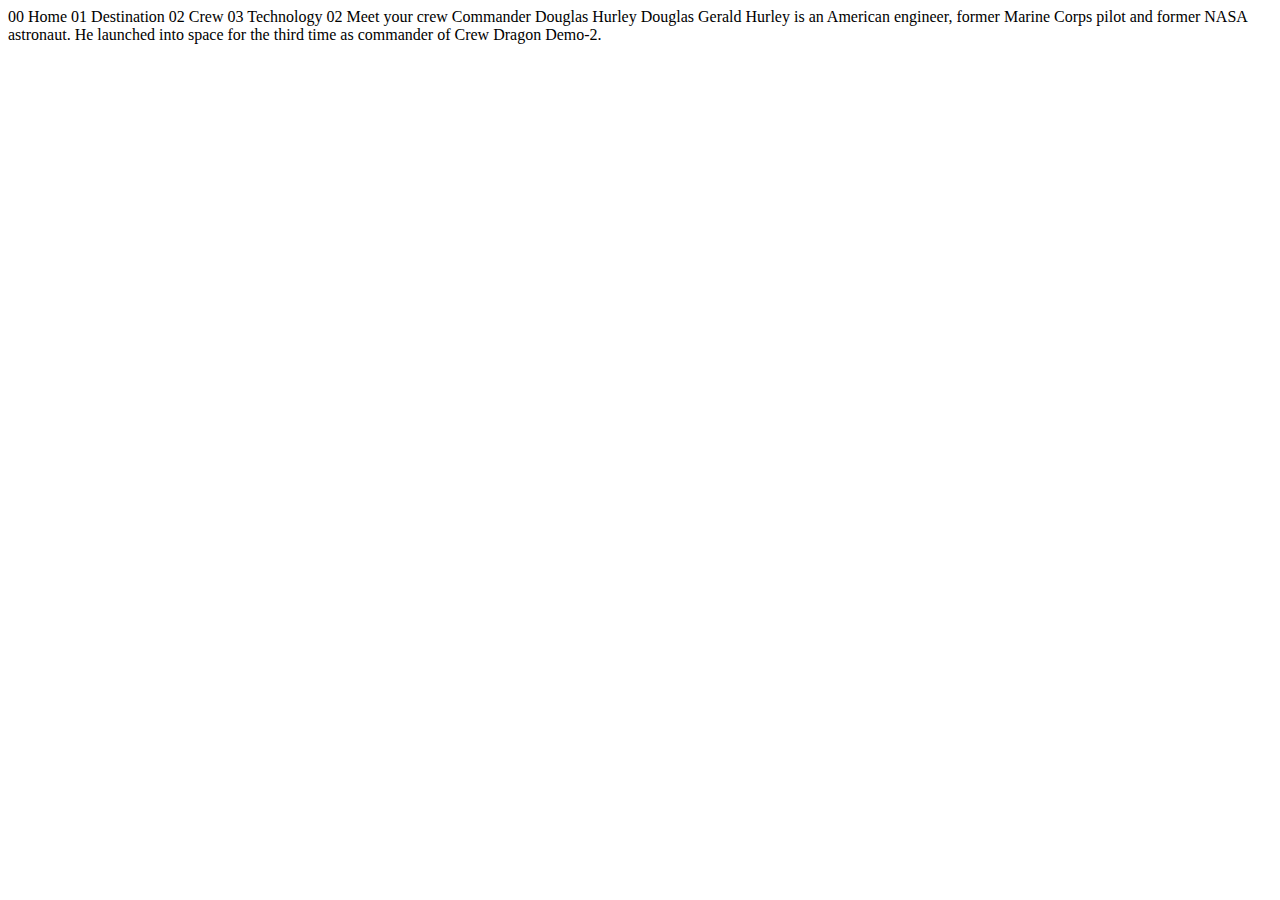
==== crew-commander.html @ 50124668 "initiated repo" ====
<!DOCTYPE html>
<html lang="en">
<head>
  <meta charset="UTF-8">
  <meta name="viewport" content="width=device-width, initial-scale=1.0">

  <link rel="icon" type="image/png" sizes="32x32" href="./assets/favicon-32x32.png">
  
  <title>Frontend Mentor | Space tourism website</title>
</head>
<body>

  00 Home
  01 Destination
  02 Crew
  03 Technology

  02 Meet your crew

  Commander
  Douglas Hurley

  Douglas Gerald Hurley is an American engineer, former Marine Corps pilot 
  and former NASA astronaut. He launched into space for the third time as 
  commander of Crew Dragon Demo-2.
</body>
</html>
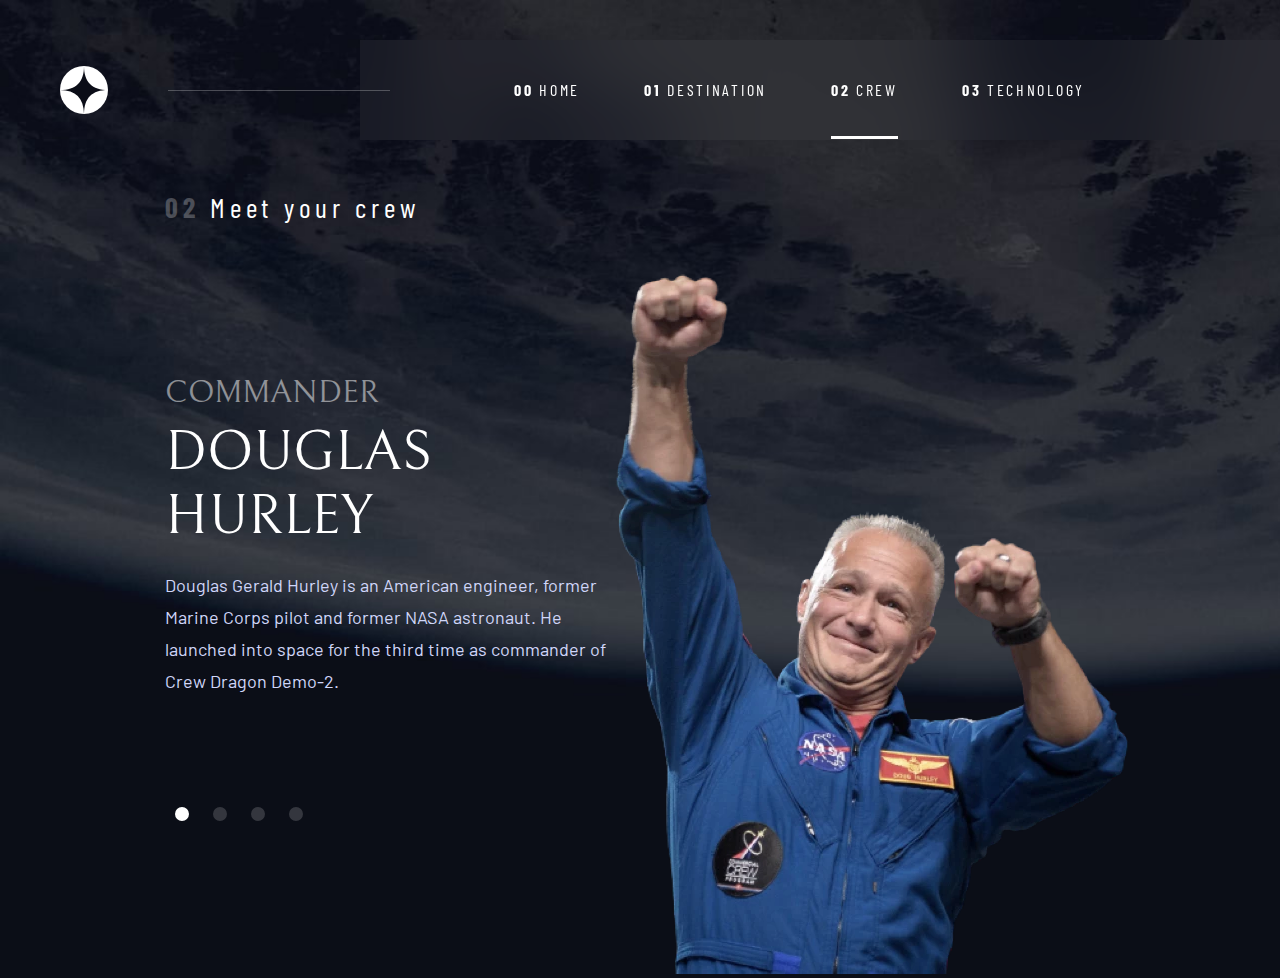
==== commit d67d0a16: "Almost finished desktop version" ====
--- a/crew-commander.html
+++ b/crew-commander.html
@@ -1,27 +1,61 @@
 <!DOCTYPE html>
 <html lang="en">
 <head>
-  <meta charset="UTF-8">
-  <meta name="viewport" content="width=device-width, initial-scale=1.0">
+    <meta charset="UTF-8">
+    <meta name="viewport" content="width=device-width, initial-scale=1.0">
 
-  <link rel="icon" type="image/png" sizes="32x32" href="./assets/favicon-32x32.png">
-  
-  <title>Frontend Mentor | Space tourism website</title>
+    <link rel="icon" type="image/png" sizes="32x32" href="./assets/favicon-32x32.png" >
+    <link rel="stylesheet" href="./css/styles.css" >
+    <link rel="preconnect" href="https://fonts.googleapis.com">
+    <link rel="preconnect" href="https://fonts.gstatic.com" crossorigin>
+    <link href="https://fonts.googleapis.com/css2?family=Barlow&family=Barlow+Condensed&family=Bellefair&display=swap" rel="stylesheet">
+    <title>Frontend Mentor | Space tourism website</title>
 </head>
-<body>
+<header>
+    <nav class="main-nav">
+        <img class="logo" src="./assets/shared/logo.svg" alt="logo">
+        <hr class="nav-hr">
+        <div class="nav-bar">
+            <hr class="nav-bar-hr">
+            <a class="main-nav-button" href="./index.html"><span class="nav-num">00</span> Home</a>
+            <a class="main-nav-button" href="./destination-moon.html"><span class="nav-num">01</span> Destination</a>
+            <a class="main-nav-button current-page" href="./crew-commander.html"><span class="nav-num">02</span> Crew</a>
+            <a class="main-nav-button" href="./technology-vehicle.html"><span class="nav-num">03</span> Technology</a>
+        </div>
+    </nav>
+</header>
+<body class="body-crew">
+    <p class="page-prompt">
+        <span class="page-prompt-num">02</span> Meet your crew
+    </p>
+    <div class="content-crew">
+        <div>
+            <p class="crew-role">
+                Commander
+            </p>
+            <p class="crew-name">
+                Douglas Hurley
+            </p>
+            <div class="crew-text">
+                <p class="body-text">
+                    Douglas Gerald Hurley is an American engineer, former Marine Corps pilot
+                    and former NASA astronaut. He launched into space for the third time as
+                    commander of Crew Dragon Demo-2.
+                </p>
+                <nav class="crew-nav-bar">
+                    <a class="crew-nav current-crew" href="./crew-commander.html"></a>
+                    <a class="crew-nav" href="./crew-specialist.html"></a>
+                    <a class="crew-nav" href="./crew-pilot.html"></a>
+                    <a class="crew-nav" href="./crew-engineer.html"></a>
+                </nav>
+            </div>
+        </div>
+        <picture class="crew-image">
+            <source srcset="./assets/crew/image-douglas-hurley.webp" type="image/webp">
+            <source srcset="./assets/crew/image-douglas-hurley.png" type="image/png">
+            <img src="./assets/crew/image-douglas-hurley.png" alt="Douglas Hurley">
+        </picture>
 
-  00 Home
-  01 Destination
-  02 Crew
-  03 Technology
-
-  02 Meet your crew
-
-  Commander
-  Douglas Hurley
-
-  Douglas Gerald Hurley is an American engineer, former Marine Corps pilot 
-  and former NASA astronaut. He launched into space for the third time as 
-  commander of Crew Dragon Demo-2.
+    </div>
 </body>
 </html>--- a/css/styles.css
+++ b/css/styles.css
@@ -0,0 +1,329 @@
+body {
+    margin: 0;
+    background-color: #0B0D17;
+    background-size: cover;
+    background-repeat: no-repeat;
+    color: white;
+
+}
+
+.body-home {
+    background-image: url("../assets/home/background-home-desktop.jpg");
+}
+.body-destination {
+    background-image: url("../assets/destination/background-destination-desktop.jpg");
+}
+
+.body-crew {
+    background-image: url("../assets/crew/background-crew-desktop.jpg");
+}
+
+.body-tech {
+    background-image: url("../assets/technology/background-technology-desktop.jpg");
+}
+
+.main-nav {
+    margin-top: 40px;
+    display: flex;
+    justify-content: space-between;
+}
+
+.logo {
+    margin: auto 60px;
+}
+
+.nav-hr {
+    border: 0;
+    border-top: 1px solid #ffffff;
+    flex-grow: 1;
+    opacity: 25%;
+    margin: auto 0 auto auto;
+}
+
+.nav-bar {
+    padding: 40px 165px 40px 0;
+    background-color: rgba(255, 255, 255, 0.04);
+    backdrop-filter: blur(40px);
+    display: inline-block;
+}
+
+.nav-bar-hr {
+    margin: auto 90px auto 0;
+    border: 0;
+    border-top: 1px solid #ffffff;
+    opacity: 25%;
+    width: 30px;
+    height: 5px;
+    display: inline-block;
+}
+
+.main-nav-button {
+    font-family: "Barlow Condensed", sans-serif;
+    font-size: 16px;
+    letter-spacing: 2.7px;
+    color: white;
+    text-decoration: none;
+    margin: 30px;
+    padding: 37px 0;
+    text-transform: uppercase;
+
+}
+.main-nav-button:hover {
+    border-bottom: 3px solid rgba(255, 255, 255, .5);
+}
+
+.current-page {
+    border-bottom: 3px solid white;
+}
+.nav-num {
+    font-weight: bold;
+}
+
+.content-home {
+    margin: 300px 165px auto 165px;
+    display: flex;
+    justify-content: space-between;
+}
+
+.content-other {
+    margin: 100px 165px auto 165px;
+    display: flex;
+    justify-content: space-between;
+}
+
+.prompt-home {
+    font-family: "Barlow Condensed", sans-serif;
+    font-size: 28px;
+    letter-spacing: 4.75px;
+    color: #D0D6F9;
+    text-transform: uppercase;
+}
+.title-home {
+    font-family: "Bellefair", sans-serif;
+    font-size: 150px;
+    margin: 20px 0;
+    line-height: 172px
+}
+.body-text {
+    font-family: "Barlow", sans-serif;
+    font-size: 18px;
+    line-height: 32px;
+    color: #D0D6F9;
+}
+
+.explore-btn-box {
+    width: 450px;
+    height: 450px;
+    text-align: center;
+    line-height: 225px;
+    border-radius: 50%;
+}
+.explore-btn {
+    font-family: "Bellefair", sans-serif;
+    font-size: 32px;
+    letter-spacing: 2px;
+    display: inline-block;
+    background-color: white;
+    color: black;
+    border-radius: 50%;
+    width: 274px;
+    height: 274px;
+    line-height: 274px;
+    text-align: center;
+    text-decoration: none;
+    margin: 88px;
+}
+
+.explore-btn-box:hover {
+    background-color: rgba(255, 255, 255, 0.1);
+}
+
+.page-prompt {
+    margin: 50px 165px;
+    font-family: "Barlow Condensed", sans-serif;
+    font-size: 28px;
+    line-height: 34px;
+    letter-spacing: 4.725px;
+    color: #ffffff;
+}
+
+.page-prompt-num {
+    font-weight: bold;
+    opacity: 25%
+}
+
+.content-dest {
+    width: 450px;
+}
+
+.dest-nav {
+    font-family: "Barlow Condensed", sans-serif;
+    font-size: 16px;
+    letter-spacing: 2.7px;
+    color: #D0D6F9;
+    text-decoration: none;
+    margin: 15px;
+    padding: 10px 0;
+    text-transform: uppercase;
+
+}
+.dest-nav:hover {
+    border-bottom: 3px solid rgba(255, 255, 255, .5)
+}
+
+.current-dest {
+    color: #ffffff;
+    border-bottom: 3px solid white;
+}
+
+.title-dest {
+    font-family: "Bellefair", sans-serif;
+    font-size: 100px;
+    margin: 40px 0 20px 0;
+    line-height: 115px;
+    text-transform: uppercase;
+    color: #ffffff;
+}
+
+.stats-hr {
+    border: 0;
+    border-top: 1px solid #D0D6F9;
+    opacity: 20%;
+}
+
+.stats {
+    display: inline-block;
+    width: 220px;
+}
+
+.stat-text {
+    font-family: "Barlow Condensed", sans-serif;
+    font-size: 14px;
+    line-height: 17px;
+    letter-spacing: 2.36px;
+    color: #D0D6F9;
+    text-transform: uppercase;
+}
+
+.stat-value {
+    font-family: "Bellefair", sans-serif;
+    font-size: 28px;
+    line-height: 32px;
+    text-transform: uppercase;
+    color: #ffffff;
+}
+
+.content-crew {
+    margin: 50px 165px auto 165px;
+    display: flex;
+    justify-content: space-between;
+}
+
+.crew-role {
+    font-family: "Bellefair", sans-serif;
+    font-size: 32px;
+    margin: 100px 0 10px 0;
+    line-height: 37px;
+    text-transform: uppercase;
+    opacity: 50%;
+    color: #ffffff;
+}
+
+.crew-name {
+    font-family: "Bellefair", sans-serif;
+    font-size: 56px;
+    margin: 0 0 20px 0;
+    line-height: 64px;
+    text-transform: uppercase;
+    color: #ffffff;
+}
+
+.crew-text {
+    width: 450px;
+}
+
+.crew-nav-bar {
+    margin-top: 100px;
+}
+
+.crew-nav {
+    display: inline-block;
+    border: 7.5px solid rgba(255, 255, 255, 17%);
+    border-radius: 50%;
+    margin: 10px;
+}
+
+.crew-nav:hover {
+    border-color: rgba(255, 255, 255, 50%);
+}
+.current-crew {
+    border-color: white;
+}
+
+.content-tech {
+    margin: 50px 0;
+}
+
+.tech-nav-bar {
+    width: 180px;
+    height: 350px;
+    display: inline-block;
+    line-height: 80px;
+    overflow: hidden;
+}
+
+.tech-nav {
+    font-family: "Bellefair", sans-serif;
+    font-size: 32px;
+    line-height: 80px;
+    color: #ffffff;
+    text-decoration: none;
+    display: inline-block;
+    border: 1px solid rgba(255, 255, 255, 25%);
+    border-radius: 50%;
+    width: 80px;
+    height: 80px;
+    margin: 20px;
+    text-align: center;
+
+}
+
+.tech-nav:hover {
+    border-color: rgba(255, 255, 255, 100%)
+}
+
+.current-tech {
+    background-color: #ffffff;
+    color: #000000;
+}
+
+.text-container {
+    display: inline-block;
+    margin: 10px 0;
+    padding: 0;
+    height: 320px;
+    overflow: hidden;
+}
+
+.tech-term {
+    font-family: "Barlow Condensed", sans-serif;
+    font-size: 16px;
+    margin: 0 0 10px 0;
+    line-height: 37px;
+    text-transform: uppercase;
+    letter-spacing: 2.7px;
+    color: #D0D6F9;
+}
+
+.tech-name {
+    font-family: "Bellefair", sans-serif;
+    font-size: 56px;
+    margin: 0 0 20px 0;
+    line-height: 64px;
+    text-transform: uppercase;
+    color: #ffffff;
+}
+
+.body-text{
+    width: 450px;
+}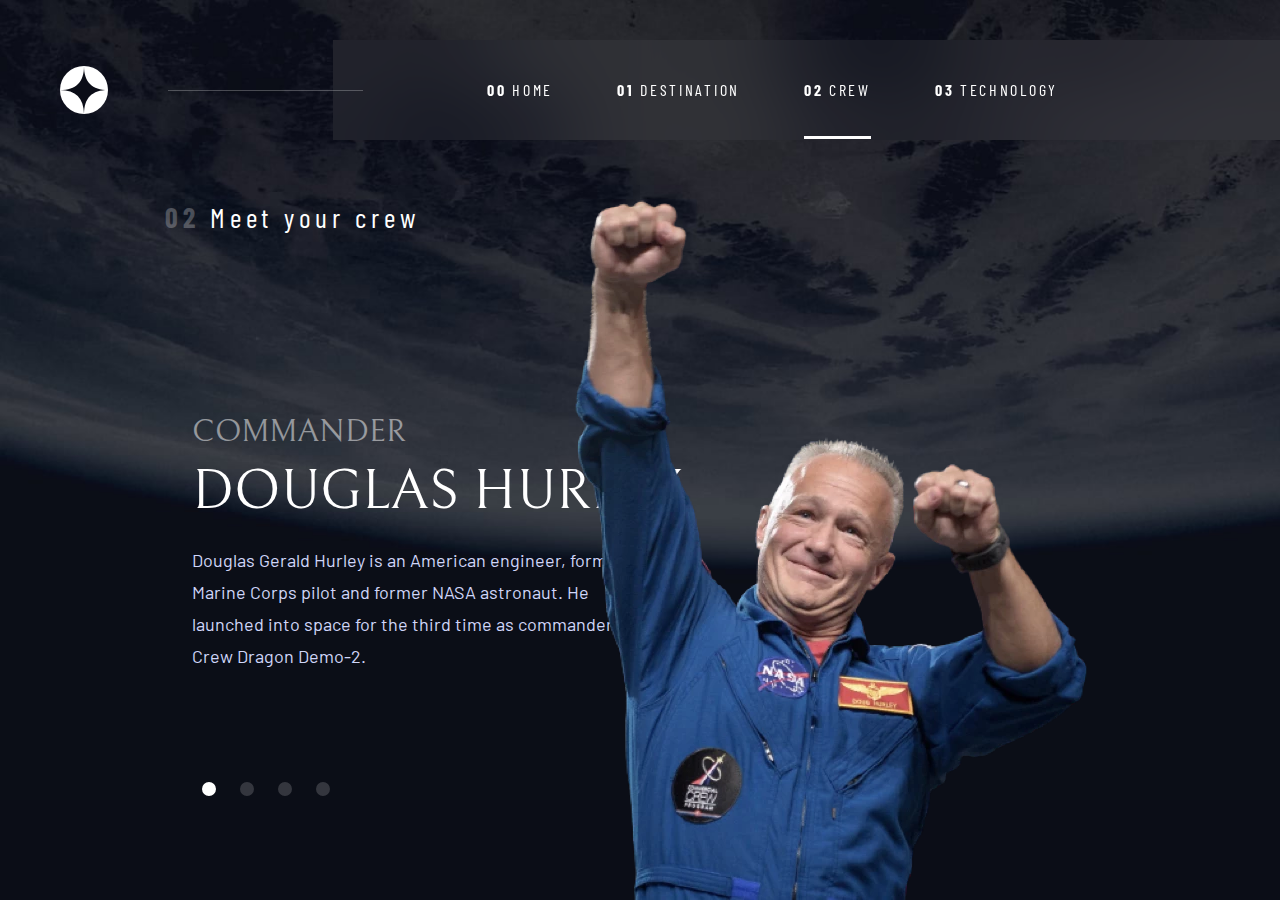
==== commit cc4f7c82: "Finished Desktop Version" ====
--- a/crew-commander.html
+++ b/crew-commander.html
@@ -11,51 +11,46 @@
     <link href="https://fonts.googleapis.com/css2?family=Barlow&family=Barlow+Condensed&family=Bellefair&display=swap" rel="stylesheet">
     <title>Frontend Mentor | Space tourism website</title>
 </head>
+<body class="body-crew">
 <header>
-    <nav class="main-nav">
-        <img class="logo" src="./assets/shared/logo.svg" alt="logo">
-        <hr class="nav-hr">
-        <div class="nav-bar">
-            <hr class="nav-bar-hr">
-            <a class="main-nav-button" href="./index.html"><span class="nav-num">00</span> Home</a>
-            <a class="main-nav-button" href="./destination-moon.html"><span class="nav-num">01</span> Destination</a>
-            <a class="main-nav-button current-page" href="./crew-commander.html"><span class="nav-num">02</span> Crew</a>
-            <a class="main-nav-button" href="./technology-vehicle.html"><span class="nav-num">03</span> Technology</a>
-        </div>
+    <img class="logo" src="./assets/shared/logo.svg" alt="Logo">
+    <hr class="header-hr">
+    <nav class="header-nav-row">
+        <hr class="header-nav-hr">
+        <a class="header-nav-button" href="./index.html"><span class="nav-num">00</span> Home</a>
+        <a class="header-nav-button" href="./destination-moon.html"><span class="nav-num">01</span> Destination</a>
+        <a class="header-nav-button current-page" href="./crew-commander.html"><span class="nav-num">02</span> Crew</a>
+        <a class="header-nav-button" href="./technology-vehicle.html"><span class="nav-num">03</span> Technology</a>
     </nav>
 </header>
-<body class="body-crew">
-    <p class="page-prompt">
-        <span class="page-prompt-num">02</span> Meet your crew
+<p class="page-prompt">
+    <span class="page-prompt-num">02</span> Meet your crew
+</p>
+<div class="container-text-crew">
+    <p class="crew-role">
+        Commander
     </p>
-    <div class="content-crew">
-        <div>
-            <p class="crew-role">
-                Commander
-            </p>
-            <p class="crew-name">
-                Douglas Hurley
-            </p>
-            <div class="crew-text">
-                <p class="body-text">
-                    Douglas Gerald Hurley is an American engineer, former Marine Corps pilot
-                    and former NASA astronaut. He launched into space for the third time as
-                    commander of Crew Dragon Demo-2.
-                </p>
-                <nav class="crew-nav-bar">
-                    <a class="crew-nav current-crew" href="./crew-commander.html"></a>
-                    <a class="crew-nav" href="./crew-specialist.html"></a>
-                    <a class="crew-nav" href="./crew-pilot.html"></a>
-                    <a class="crew-nav" href="./crew-engineer.html"></a>
-                </nav>
-            </div>
-        </div>
-        <picture class="crew-image">
-            <source srcset="./assets/crew/image-douglas-hurley.webp" type="image/webp">
-            <source srcset="./assets/crew/image-douglas-hurley.png" type="image/png">
-            <img src="./assets/crew/image-douglas-hurley.png" alt="Douglas Hurley">
-        </picture>
-
+    <p class="crew-name">
+        Douglas Hurley
+    </p>
+    <div class="crew-text">
+        <p class="body-text">
+            Douglas Gerald Hurley is an American engineer, former Marine Corps pilot
+            and former NASA astronaut. He launched into space for the third time as
+            commander of Crew Dragon Demo-2.
+        </p>
+        <nav class="crew-nav-bar">
+            <a class="crew-nav current-crew" href="./crew-commander.html"></a>
+            <a class="crew-nav" href="./crew-specialist.html"></a>
+            <a class="crew-nav" href="./crew-pilot.html"></a>
+            <a class="crew-nav" href="./crew-engineer.html"></a>
+        </nav>
     </div>
+</div>
+<picture class="crew-image">
+    <source srcset="./assets/crew/image-douglas-hurley.webp" type="image/webp">
+    <source srcset="./assets/crew/image-douglas-hurley.png" type="image/png">
+    <img src="./assets/crew/image-douglas-hurley.png" alt="Douglas Hurley">
+</picture>
 </body>
 </html>--- a/css/styles.css
+++ b/css/styles.css
@@ -1,28 +1,15 @@
+/*---------- All Pages ----------*/
+
 body {
     margin: 0;
     background-color: #0B0D17;
     background-size: cover;
     background-repeat: no-repeat;
-    color: white;
-
-}
-
-.body-home {
-    background-image: url("../assets/home/background-home-desktop.jpg");
-}
-.body-destination {
-    background-image: url("../assets/destination/background-destination-desktop.jpg");
-}
-
-.body-crew {
-    background-image: url("../assets/crew/background-crew-desktop.jpg");
-}
-
-.body-tech {
-    background-image: url("../assets/technology/background-technology-desktop.jpg");
-}
-
-.main-nav {
+    color: #ffffff;
+
+}
+
+header {
     margin-top: 40px;
     display: flex;
     justify-content: space-between;
@@ -32,7 +19,7 @@
     margin: auto 60px;
 }
 
-.nav-hr {
+.header-hr {
     border: 0;
     border-top: 1px solid #ffffff;
     flex-grow: 1;
@@ -40,14 +27,14 @@
     margin: auto 0 auto auto;
 }
 
-.nav-bar {
-    padding: 40px 165px 40px 0;
+.header-nav-row {
+    padding: 40px 15% 40px 0;
     background-color: rgba(255, 255, 255, 0.04);
     backdrop-filter: blur(40px);
     display: inline-block;
 }
 
-.nav-bar-hr {
+.header-nav-hr {
     margin: auto 90px auto 0;
     border: 0;
     border-top: 1px solid #ffffff;
@@ -57,7 +44,7 @@
     display: inline-block;
 }
 
-.main-nav-button {
+.header-nav-button {
     font-family: "Barlow Condensed", sans-serif;
     font-size: 16px;
     letter-spacing: 2.7px;
@@ -68,7 +55,7 @@
     text-transform: uppercase;
 
 }
-.main-nav-button:hover {
+.header-nav-button:hover {
     border-bottom: 3px solid rgba(255, 255, 255, .5);
 }
 
@@ -79,16 +66,17 @@
     font-weight: bold;
 }
 
-.content-home {
-    margin: 300px 165px auto 165px;
-    display: flex;
-    justify-content: space-between;
-}
-
-.content-other {
-    margin: 100px 165px auto 165px;
-    display: flex;
-    justify-content: space-between;
+/*---------- Home Page ----------*/
+
+.body-home {
+    background-image: url("../assets/home/background-home-desktop.jpg");
+}
+
+.container-text-home {
+    position: absolute;
+    bottom: 15%;
+    left: 15%;
+    padding: 0;
 }
 
 .prompt-home {
@@ -111,35 +99,37 @@
     color: #D0D6F9;
 }
 
-.explore-btn-box {
-    width: 450px;
-    height: 450px;
-    text-align: center;
-    line-height: 225px;
-    border-radius: 50%;
-}
+.explore-container {
+    display: inline-flex;
+    position: absolute;
+    bottom: 15%;
+    right: 15%;
+}
+
 .explore-btn {
     font-family: "Bellefair", sans-serif;
     font-size: 32px;
     letter-spacing: 2px;
-    display: inline-block;
-    background-color: white;
-    color: black;
+    text-transform: uppercase;
+    text-decoration: none;
+    background-color: #ffffff;
+    color: #000000;
+    background-clip: padding-box;
     border-radius: 50%;
     width: 274px;
-    height: 274px;
     line-height: 274px;
     text-align: center;
-    text-decoration: none;
-    margin: 88px;
-}
-
-.explore-btn-box:hover {
-    background-color: rgba(255, 255, 255, 0.1);
-}
+    border: 88px solid rgba(255, 255, 255, 0);
+}
+
+.explore-btn:hover {
+    border-color: rgba(255, 255, 255, 0.1);
+}
+
+/*---------- All pages, except home ----------*/
 
 .page-prompt {
-    margin: 50px 165px;
+    margin: 60px 165px;
     font-family: "Barlow Condensed", sans-serif;
     font-size: 28px;
     line-height: 34px;
@@ -152,7 +142,27 @@
     opacity: 25%
 }
 
-.content-dest {
+/*---------- Destination Page ----------*/
+
+.body-destination {
+    background-image: url("../assets/destination/background-destination-desktop.jpg");
+}
+
+.dest-image {
+    display: inline-flex;
+    position: absolute;
+    bottom: 15%;
+    left: 15%;
+}
+
+.container-text-dest {
+    position: absolute;
+    bottom: 15%;
+    right: 15%;
+    padding: 0;
+}
+
+.container-text-dest {
     width: 450px;
 }
 
@@ -213,10 +223,24 @@
     color: #ffffff;
 }
 
-.content-crew {
-    margin: 50px 165px auto 165px;
-    display: flex;
-    justify-content: space-between;
+/*---------- Crew Page ----------*/
+
+.body-crew {
+    background-image: url("../assets/crew/background-crew-desktop.jpg");
+}
+
+.container-text-crew {
+    position: absolute;
+    bottom: 10%;
+    left: 15%;
+    padding: 0;
+}
+
+.crew-image {
+    display: inline-flex;
+    position: absolute;
+    bottom: 0;
+    right: 15%;
 }
 
 .crew-role {
@@ -256,12 +280,35 @@
 .crew-nav:hover {
     border-color: rgba(255, 255, 255, 50%);
 }
+
 .current-crew {
-    border-color: white;
-}
-
-.content-tech {
-    margin: 50px 0;
+    border-color: #ffffff;
+}
+
+/*---------- Tech Page ----------*/
+
+.body-tech {
+    background-image: url("../assets/technology/background-technology-desktop.jpg");
+}
+
+.container-tech {
+    margin: 100px 165px auto 165px;
+    display: flex;
+    justify-content: space-between;
+}
+
+.container-text-nav-tech {
+    position: absolute;
+    bottom: 25%;
+    left: 10%;
+    padding: 0;
+}
+
+.tech-image {
+    display: inline-flex;
+    position: absolute;
+    bottom: 15%;
+    right: 15%;
 }
 
 .tech-nav-bar {
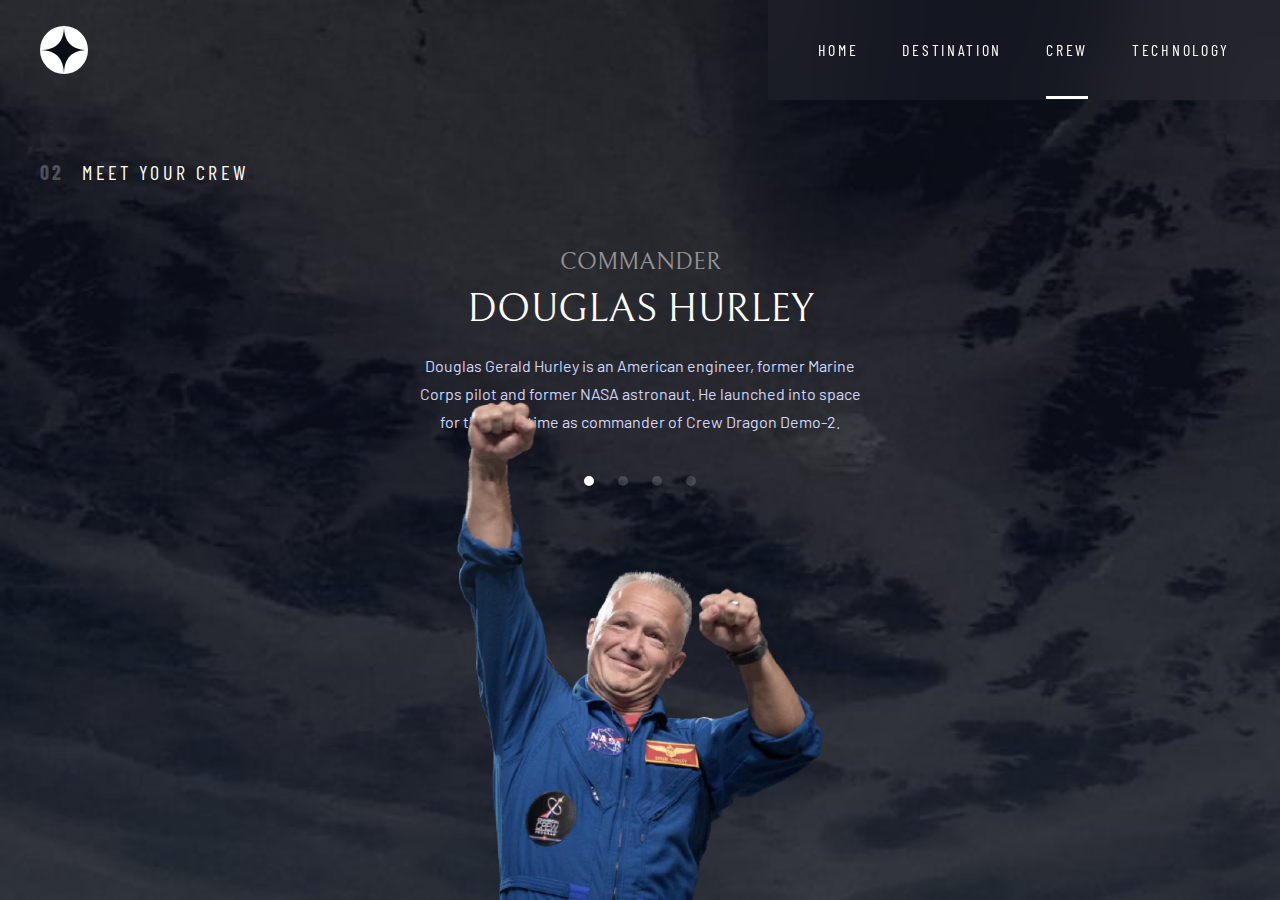
==== commit 3d20277b: "finished tablet version" ====
--- a/crew-commander.html
+++ b/crew-commander.html
@@ -50,7 +50,7 @@
 <picture class="crew-image">
     <source srcset="./assets/crew/image-douglas-hurley.webp" type="image/webp">
     <source srcset="./assets/crew/image-douglas-hurley.png" type="image/png">
-    <img src="./assets/crew/image-douglas-hurley.png" alt="Douglas Hurley">
+    <img class="crew-image" src="./assets/crew/image-douglas-hurley.png" alt="Douglas Hurley">
 </picture>
 </body>
 </html>--- a/css/styles.css
+++ b/css/styles.css
@@ -1,376 +1,1133 @@
-/*---------- All Pages ----------*/
-
-body {
-    margin: 0;
-    background-color: #0B0D17;
-    background-size: cover;
-    background-repeat: no-repeat;
-    color: #ffffff;
-
+@media screen and (min-width: 1500px){
+    /*---------- All Pages ----------*/
+    body {
+        margin: 0;
+        background-color: #0B0D17;
+        background-size: cover;
+        background-repeat: no-repeat;
+        color: #ffffff;
+
+    }
+
+    header {
+        margin-top: 40px;
+        display: flex;
+        justify-content: space-between;
+    }
+
+    .logo {
+        margin: auto 60px;
+    }
+
+    .header-hr {
+        border: 0;
+        border-top: 1px solid #ffffff;
+        flex-grow: 1;
+        opacity: 25%;
+        margin: auto 0 auto auto;
+    }
+
+    .header-nav-row {
+        padding: 40px 15% 40px 0;
+        background-color: rgba(255, 255, 255, 0.04);
+        backdrop-filter: blur(40px);
+        display: inline-block;
+    }
+
+    .header-nav-hr {
+        margin: auto 90px auto 0;
+        border: 0;
+        border-top: 1px solid #ffffff;
+        opacity: 25%;
+        width: 30px;
+        height: 5px;
+        display: inline-block;
+    }
+
+    .header-nav-button {
+        font-family: "Barlow Condensed", sans-serif;
+        font-size: 16px;
+        letter-spacing: 2.7px;
+        color: white;
+        text-decoration: none;
+        margin: 30px;
+        padding: 37px 0;
+        text-transform: uppercase;
+
+    }
+
+    .header-nav-button:hover {
+        border-bottom: 3px solid rgba(255, 255, 255, .5);
+    }
+
+    .current-page {
+        border-bottom: 3px solid white;
+    }
+
+    .nav-num {
+        font-weight: bold;
+    }
+
+    .body-text {
+        font-family: "Barlow", sans-serif;
+        font-size: 18px;
+        line-height: 32px;
+        color: #D0D6F9;
+    }
+
+    /*---------- Home Page ----------*/
+    .body-home {
+        background-image: url("../assets/home/background-home-desktop.jpg");
+    }
+
+    .container-text-home {
+        position: absolute;
+        bottom: 15%;
+        left: 15%;
+        padding: 0;
+    }
+
+    .prompt-home {
+        font-family: "Barlow Condensed", sans-serif;
+        font-size: 28px;
+        letter-spacing: 4.75px;
+        color: #D0D6F9;
+        text-transform: uppercase;
+    }
+
+    .title-home {
+        font-family: "Bellefair", sans-serif;
+        font-size: 150px;
+        margin: 20px 0;
+        line-height: 172px
+    }
+
+    .home-text {
+        width: 450px;
+    }
+
+    .explore-container {
+        display: inline-flex;
+        position: absolute;
+        bottom: 15%;
+        right: 15%;
+    }
+
+    .explore-btn {
+        font-family: "Bellefair", sans-serif;
+        font-size: 32px;
+        letter-spacing: 2px;
+        text-transform: uppercase;
+        text-decoration: none;
+        background-color: #ffffff;
+        color: #000000;
+        background-clip: padding-box;
+        border-radius: 50%;
+        width: 274px;
+        line-height: 274px;
+        text-align: center;
+        border: 88px solid rgba(255, 255, 255, 0);
+    }
+
+    .explore-btn:hover {
+        border-color: rgba(255, 255, 255, 0.1);
+    }
+
+    /*---------- All pages, except home ----------*/
+    .page-prompt {
+        margin: 60px 165px;
+        font-family: "Barlow Condensed", sans-serif;
+        font-size: 28px;
+        line-height: 34px;
+        letter-spacing: 4.725px;
+        color: #ffffff;
+        text-transform: uppercase;
+    }
+
+    .page-prompt-num {
+        font-weight: bold;
+        opacity: 25%;
+        margin-right: 10px;
+    }
+
+    /*---------- Destination Page ----------*/
+    .body-destination {
+        background-image: url("../assets/destination/background-destination-desktop.jpg");
+    }
+
+    .dest-image {
+        display: inline-flex;
+        position: absolute;
+        bottom: 15%;
+        left: 15%;
+    }
+
+    .container-text-dest {
+        position: absolute;
+        bottom: 15%;
+        right: 15%;
+        padding: 0;
+    }
+
+    .container-text-dest {
+        width: 450px;
+    }
+
+    .dest-nav {
+        font-family: "Barlow Condensed", sans-serif;
+        font-size: 16px;
+        letter-spacing: 2.7px;
+        color: #D0D6F9;
+        text-decoration: none;
+        margin: 15px;
+        padding: 10px 0;
+        text-transform: uppercase;
+
+    }
+
+    .dest-nav:hover {
+        border-bottom: 3px solid rgba(255, 255, 255, .5)
+    }
+
+    .current-dest {
+        color: #ffffff;
+        border-bottom: 3px solid white;
+    }
+
+    .title-dest {
+        font-family: "Bellefair", sans-serif;
+        font-size: 100px;
+        margin: 40px 0 20px 0;
+        line-height: 115px;
+        text-transform: uppercase;
+        color: #ffffff;
+    }
+
+    .stats-hr {
+        border: 0;
+        border-top: 1px solid #D0D6F9;
+        opacity: 20%;
+    }
+
+    .stats {
+        display: inline-block;
+        width: 220px;
+    }
+
+    .stat-text {
+        font-family: "Barlow Condensed", sans-serif;
+        font-size: 14px;
+        line-height: 17px;
+        letter-spacing: 2.36px;
+        color: #D0D6F9;
+        text-transform: uppercase;
+    }
+
+    .stat-value {
+        font-family: "Bellefair", sans-serif;
+        font-size: 28px;
+        line-height: 32px;
+        text-transform: uppercase;
+        color: #ffffff;
+    }
+
+    /*---------- Crew Page ----------*/
+    .body-crew {
+        background-image: url("../assets/crew/background-crew-desktop.jpg");
+    }
+
+    .container-text-crew {
+        position: absolute;
+        bottom: 10%;
+        left: 15%;
+        padding: 0;
+    }
+
+    .crew-image {
+        display: inline-flex;
+        position: absolute;
+        bottom: 0;
+        right: 15%;
+    }
+
+    .crew-role {
+        font-family: "Bellefair", sans-serif;
+        font-size: 32px;
+        margin: 100px 0 10px 0;
+        line-height: 37px;
+        text-transform: uppercase;
+        opacity: 50%;
+        color: #ffffff;
+    }
+
+    .crew-name {
+        font-family: "Bellefair", sans-serif;
+        font-size: 56px;
+        margin: 0 0 20px 0;
+        line-height: 64px;
+        text-transform: uppercase;
+        color: #ffffff;
+    }
+
+    .crew-text {
+        width: 450px;
+    }
+
+    .crew-nav-bar {
+        margin-top: 100px;
+    }
+
+    .crew-nav {
+        display: inline-block;
+        border: 7.5px solid rgba(255, 255, 255, 17%);
+        border-radius: 50%;
+        margin: 10px;
+    }
+
+    .crew-nav:hover {
+        border-color: rgba(255, 255, 255, 50%);
+    }
+
+    .current-crew {
+        border-color: #ffffff;
+    }
+
+    /*---------- Tech Page ----------*/
+    .body-tech {
+        background-image: url("../assets/technology/background-technology-desktop.jpg");
+    }
+
+    .container-tech {
+        margin: 100px 165px auto 165px;
+        display: flex;
+        justify-content: space-between;
+    }
+
+    .container-text-nav-tech {
+        position: absolute;
+        bottom: 25%;
+        left: 10%;
+        padding: 0;
+    }
+
+    .tech-image {
+        display: inline-flex;
+        position: absolute;
+        bottom: 15%;
+        right: 15%;
+    }
+
+    .tech-nav-bar {
+        width: 180px;
+        height: 350px;
+        display: inline-block;
+        line-height: 80px;
+        overflow: hidden;
+    }
+
+    .tech-nav {
+        font-family: "Bellefair", sans-serif;
+        font-size: 32px;
+        line-height: 80px;
+        color: #ffffff;
+        text-decoration: none;
+        display: inline-block;
+        border: 1px solid rgba(255, 255, 255, 25%);
+        border-radius: 50%;
+        width: 80px;
+        height: 80px;
+        margin: 20px;
+        text-align: center;
+
+    }
+
+    .tech-nav:hover {
+        border-color: rgba(255, 255, 255, 100%)
+    }
+
+    .current-tech {
+        background-color: #ffffff;
+        color: #000000;
+    }
+
+    .text-container {
+        display: inline-block;
+        margin: 10px 0;
+        padding: 0;
+        height: 320px;
+        overflow: hidden;
+    }
+
+    .tech-term {
+        font-family: "Barlow Condensed", sans-serif;
+        font-size: 16px;
+        margin: 0 0 10px 0;
+        line-height: 37px;
+        text-transform: uppercase;
+        letter-spacing: 2.7px;
+        color: #D0D6F9;
+    }
+
+    .tech-name {
+        font-family: "Bellefair", sans-serif;
+        font-size: 56px;
+        margin: 0 0 20px 0;
+        line-height: 64px;
+        text-transform: uppercase;
+        color: #ffffff;
+    }
+
+    .tech-text {
+        width: 450px;
+    }
 }
 
-header {
-    margin-top: 40px;
-    display: flex;
-    justify-content: space-between;
+@media screen and (min-width: 650px) and (max-width: 1500px){
+    /*---------- All Pages ----------*/
+    body {
+        margin: 0;
+        background-color: #0B0D17;
+        background-size: cover;
+        background-repeat: no-repeat;
+        color: #ffffff;
+
+    }
+
+    header {
+        margin-top: 0;
+        display: flex;
+        justify-content: space-between;
+    }
+
+    .logo {
+        margin: auto 40px;
+    }
+
+    .header-hr {
+        display: none;
+    }
+
+    .header-nav-row {
+        padding: 40px 30px;
+        background-color: rgba(255, 255, 255, 0.04);
+        backdrop-filter: blur(40px);
+        display: inline-block;
+    }
+
+    .header-nav-hr {
+        display: none;
+    }
+
+    .header-nav-button {
+        font-family: "Barlow Condensed", sans-serif;
+        font-size: 16px;
+        letter-spacing: 2.7px;
+        color: white;
+        text-decoration: none;
+        margin: 20px;
+        padding: 37px 0;
+        text-transform: uppercase;
+
+    }
+
+    .header-nav-button:hover {
+        border-bottom: 3px solid rgba(255, 255, 255, .5);
+    }
+
+    .current-page {
+        border-bottom: 3px solid white;
+    }
+
+    .nav-num {
+        display: none;
+    }
+
+    .body-text {
+        font-family: "Barlow", sans-serif;
+        font-size: 16px;
+        line-height: 28px;
+        color: #D0D6F9;
+        margin: 0;
+        padding: 0;
+    }
+
+    /*---------- Home Page ----------*/
+    .body-home {
+        background-image: url("../assets/home/background-home-tablet.jpg");
+    }
+
+    .container-text-home {
+        margin: 12% auto 0 auto;
+        text-align: center;
+        width: 100%;
+    }
+
+    .prompt-home {
+        font-family: "Barlow Condensed", sans-serif;
+        font-size: 20px;
+        letter-spacing: 3.375px;
+        color: #D0D6F9;
+        text-transform: uppercase;
+    }
+
+    .title-home {
+        font-family: "Bellefair", sans-serif;
+        font-size: 150px;
+        margin: 20px 0;
+        line-height: 172px
+    }
+
+    .home-text {
+        width: 440px;
+        margin: auto;
+    }
+
+    .explore-container {
+        display: flex;
+        justify-content: center;
+        margin-top: 10%
+    }
+
+    .explore-btn {
+        font-family: "Bellefair", sans-serif;
+        font-size: 32px;
+        letter-spacing: 2px;
+        text-transform: uppercase;
+        text-decoration: none;
+        background-color: #ffffff;
+        color: #000000;
+        background-clip: padding-box;
+        border-radius: 50%;
+        width: 242px;
+        line-height: 242px;
+        text-align: center;
+        border: 88px solid rgba(255, 255, 255, 0);
+    }
+
+    .explore-btn:hover {
+        border-color: rgba(255, 255, 255, 0.1);
+    }
+
+    /*---------- All pages, except home ----------*/
+    .page-prompt {
+        margin: 60px 40px;
+        font-family: "Barlow Condensed", sans-serif;
+        font-size: 20px;
+        line-height: 24px;
+        letter-spacing: 3.375px;
+        color: #ffffff;
+        text-transform: uppercase;
+    }
+
+    .page-prompt-num {
+        font-weight: bold;
+        margin-right: 10px;
+        opacity: 25%
+    }
+
+    /*---------- Destination Page ----------*/
+    .body-destination {
+        background-image: url("../assets/destination/background-destination-tablet.jpg");
+    }
+
+    .dest-image {
+        display: flex;
+        margin: auto;
+        width: 300px;
+    }
+
+    .container-text-dest {
+        margin: 5% auto 0 auto;
+        text-align: center;
+        width: 100%;
+    }
+
+    .container-text-dest {
+        width: 550px;
+    }
+
+    .dest-nav {
+        font-family: "Barlow Condensed", sans-serif;
+        font-size: 16px;
+        letter-spacing: 2.7px;
+        color: #D0D6F9;
+        text-decoration: none;
+        margin: 15px;
+        padding: 10px 0;
+        text-transform: uppercase;
+
+    }
+
+    .dest-nav:hover {
+        border-bottom: 3px solid rgba(255, 255, 255, .5)
+    }
+
+    .current-dest {
+        color: #ffffff;
+        border-bottom: 3px solid white;
+    }
+
+    .title-dest {
+        font-family: "Bellefair", sans-serif;
+        font-size: 80px;
+        margin: 40px 0 10px 0;
+        line-height: 92px;
+        text-transform: uppercase;
+        color: #ffffff;
+    }
+
+    .stats-hr {
+        border: 0;
+        border-top: 1px solid #D0D6F9;
+        opacity: 20%;
+    }
+
+    .stats {
+        display: inline-block;
+        width: 220px;
+    }
+
+    .stat-text {
+        font-family: "Barlow Condensed", sans-serif;
+        font-size: 14px;
+        line-height: 17px;
+        letter-spacing: 2.36px;
+        color: #D0D6F9;
+        text-transform: uppercase;
+    }
+
+    .stat-value {
+        font-family: "Bellefair", sans-serif;
+        font-size: 28px;
+        line-height: 32px;
+        text-transform: uppercase;
+        color: #ffffff;
+    }
+
+    /*---------- Crew Page ----------*/
+    .body-crew {
+        background-image: url("../assets/crew/background-crew-tablet.jpg");
+    }
+
+    .container-text-crew {
+        margin: 5% auto 0 auto;
+        text-align: center;
+        width: 100%;
+    }
+
+    .crew-image {
+        display: inline-block;
+        position: absolute;
+        bottom: 0;
+        right: 0;
+        left: 0;
+        align-items: center;
+        margin: auto;
+        height: 500px;
+    }
+
+    .crew-role {
+        font-family: "Bellefair", sans-serif;
+        font-size: 24px;
+        margin: 0 0 10px 0;
+        line-height: 28px;
+        text-transform: uppercase;
+        opacity: 50%;
+        color: #ffffff;
+    }
+
+    .crew-name {
+        font-family: "Bellefair", sans-serif;
+        font-size: 40px;
+        margin: 0 0 20px 0;
+        line-height: 46px;
+        text-transform: uppercase;
+        color: #ffffff;
+    }
+
+    .crew-text {
+        width: 460px;
+        margin: auto;
+    }
+
+    .crew-nav-bar {
+        margin-top: 30px;
+    }
+
+    .crew-nav {
+        display: inline-block;
+        border: 5px solid rgba(255, 255, 255, 17%);
+        border-radius: 50%;
+        margin: 10px;
+    }
+
+    .crew-nav:hover {
+        border-color: rgba(255, 255, 255, 50%);
+    }
+
+    .current-crew {
+        border-color: #ffffff;
+    }
+
+    /*---------- Tech Page ----------*/
+    .body-tech {
+        background-image: url("../assets/technology/background-technology-tablet.jpg");
+    }
+
+    .container-tech {
+        margin: 100px 165px auto 165px;
+        display: flex;
+        justify-content: space-between;
+    }
+
+    .container-text-nav-tech {
+        margin: 5% auto 0 auto;
+        text-align: center;
+        width: 100%;
+    }
+
+    .tech-image {
+        display: flex;
+        width: 100%;
+    }
+
+    .tech-nav-bar {
+        width: auto;
+        display: block;
+        line-height: 80px;
+        overflow: hidden;
+        margin: auto;
+    }
+
+    .tech-nav {
+        font-family: "Bellefair", sans-serif;
+        font-size: 24px;
+        color: #ffffff;
+        text-decoration: none;
+        border: 1px solid rgba(255, 255, 255, 25%);
+        border-radius: 50%;
+        width: 60px;
+        line-height: 60px;
+        margin: 20px;
+        text-align: center;
+        display: inline-flex;
+        justify-content: center;
+
+    }
+
+    .tech-nav:hover {
+        border-color: rgba(255, 255, 255, 100%)
+    }
+
+    .current-tech {
+        background-color: #ffffff;
+        color: #000000;
+    }
+
+    .text-container {
+        display: inline-block;
+        margin: 10px 0;
+        padding: 0;
+        height: 320px;
+        overflow: hidden;
+    }
+
+    .tech-term {
+        font-family: "Barlow Condensed", sans-serif;
+        font-size: 16px;
+        margin: 0 0 10px 0;
+        text-transform: uppercase;
+        letter-spacing: 2.7px;
+        color: #D0D6F9;
+    }
+
+    .tech-name {
+        font-family: "Bellefair", sans-serif;
+        font-size: 40px;
+        margin: 0 0 20px 0;
+        text-transform: uppercase;
+        color: #ffffff;
+    }
+
+    .tech-text {
+        width: 450px;
+    }
 }
 
-.logo {
-    margin: auto 60px;
-}
-
-.header-hr {
-    border: 0;
-    border-top: 1px solid #ffffff;
-    flex-grow: 1;
-    opacity: 25%;
-    margin: auto 0 auto auto;
-}
-
-.header-nav-row {
-    padding: 40px 15% 40px 0;
-    background-color: rgba(255, 255, 255, 0.04);
-    backdrop-filter: blur(40px);
-    display: inline-block;
-}
-
-.header-nav-hr {
-    margin: auto 90px auto 0;
-    border: 0;
-    border-top: 1px solid #ffffff;
-    opacity: 25%;
-    width: 30px;
-    height: 5px;
-    display: inline-block;
-}
-
-.header-nav-button {
-    font-family: "Barlow Condensed", sans-serif;
-    font-size: 16px;
-    letter-spacing: 2.7px;
-    color: white;
-    text-decoration: none;
-    margin: 30px;
-    padding: 37px 0;
-    text-transform: uppercase;
-
-}
-.header-nav-button:hover {
-    border-bottom: 3px solid rgba(255, 255, 255, .5);
-}
-
-.current-page {
-    border-bottom: 3px solid white;
-}
-.nav-num {
-    font-weight: bold;
-}
-
-/*---------- Home Page ----------*/
-
-.body-home {
-    background-image: url("../assets/home/background-home-desktop.jpg");
-}
-
-.container-text-home {
-    position: absolute;
-    bottom: 15%;
-    left: 15%;
-    padding: 0;
-}
-
-.prompt-home {
-    font-family: "Barlow Condensed", sans-serif;
-    font-size: 28px;
-    letter-spacing: 4.75px;
-    color: #D0D6F9;
-    text-transform: uppercase;
-}
-.title-home {
-    font-family: "Bellefair", sans-serif;
-    font-size: 150px;
-    margin: 20px 0;
-    line-height: 172px
-}
-.body-text {
-    font-family: "Barlow", sans-serif;
-    font-size: 18px;
-    line-height: 32px;
-    color: #D0D6F9;
-}
-
-.explore-container {
-    display: inline-flex;
-    position: absolute;
-    bottom: 15%;
-    right: 15%;
-}
-
-.explore-btn {
-    font-family: "Bellefair", sans-serif;
-    font-size: 32px;
-    letter-spacing: 2px;
-    text-transform: uppercase;
-    text-decoration: none;
-    background-color: #ffffff;
-    color: #000000;
-    background-clip: padding-box;
-    border-radius: 50%;
-    width: 274px;
-    line-height: 274px;
-    text-align: center;
-    border: 88px solid rgba(255, 255, 255, 0);
-}
-
-.explore-btn:hover {
-    border-color: rgba(255, 255, 255, 0.1);
-}
-
-/*---------- All pages, except home ----------*/
-
-.page-prompt {
-    margin: 60px 165px;
-    font-family: "Barlow Condensed", sans-serif;
-    font-size: 28px;
-    line-height: 34px;
-    letter-spacing: 4.725px;
-    color: #ffffff;
-}
-
-.page-prompt-num {
-    font-weight: bold;
-    opacity: 25%
-}
-
-/*---------- Destination Page ----------*/
-
-.body-destination {
-    background-image: url("../assets/destination/background-destination-desktop.jpg");
-}
-
-.dest-image {
-    display: inline-flex;
-    position: absolute;
-    bottom: 15%;
-    left: 15%;
-}
-
-.container-text-dest {
-    position: absolute;
-    bottom: 15%;
-    right: 15%;
-    padding: 0;
-}
-
-.container-text-dest {
-    width: 450px;
-}
-
-.dest-nav {
-    font-family: "Barlow Condensed", sans-serif;
-    font-size: 16px;
-    letter-spacing: 2.7px;
-    color: #D0D6F9;
-    text-decoration: none;
-    margin: 15px;
-    padding: 10px 0;
-    text-transform: uppercase;
-
-}
-.dest-nav:hover {
-    border-bottom: 3px solid rgba(255, 255, 255, .5)
-}
-
-.current-dest {
-    color: #ffffff;
-    border-bottom: 3px solid white;
-}
-
-.title-dest {
-    font-family: "Bellefair", sans-serif;
-    font-size: 100px;
-    margin: 40px 0 20px 0;
-    line-height: 115px;
-    text-transform: uppercase;
-    color: #ffffff;
-}
-
-.stats-hr {
-    border: 0;
-    border-top: 1px solid #D0D6F9;
-    opacity: 20%;
-}
-
-.stats {
-    display: inline-block;
-    width: 220px;
-}
-
-.stat-text {
-    font-family: "Barlow Condensed", sans-serif;
-    font-size: 14px;
-    line-height: 17px;
-    letter-spacing: 2.36px;
-    color: #D0D6F9;
-    text-transform: uppercase;
-}
-
-.stat-value {
-    font-family: "Bellefair", sans-serif;
-    font-size: 28px;
-    line-height: 32px;
-    text-transform: uppercase;
-    color: #ffffff;
-}
-
-/*---------- Crew Page ----------*/
-
-.body-crew {
-    background-image: url("../assets/crew/background-crew-desktop.jpg");
-}
-
-.container-text-crew {
-    position: absolute;
-    bottom: 10%;
-    left: 15%;
-    padding: 0;
-}
-
-.crew-image {
-    display: inline-flex;
-    position: absolute;
-    bottom: 0;
-    right: 15%;
-}
-
-.crew-role {
-    font-family: "Bellefair", sans-serif;
-    font-size: 32px;
-    margin: 100px 0 10px 0;
-    line-height: 37px;
-    text-transform: uppercase;
-    opacity: 50%;
-    color: #ffffff;
-}
-
-.crew-name {
-    font-family: "Bellefair", sans-serif;
-    font-size: 56px;
-    margin: 0 0 20px 0;
-    line-height: 64px;
-    text-transform: uppercase;
-    color: #ffffff;
-}
-
-.crew-text {
-    width: 450px;
-}
-
-.crew-nav-bar {
-    margin-top: 100px;
-}
-
-.crew-nav {
-    display: inline-block;
-    border: 7.5px solid rgba(255, 255, 255, 17%);
-    border-radius: 50%;
-    margin: 10px;
-}
-
-.crew-nav:hover {
-    border-color: rgba(255, 255, 255, 50%);
-}
-
-.current-crew {
-    border-color: #ffffff;
-}
-
-/*---------- Tech Page ----------*/
-
-.body-tech {
-    background-image: url("../assets/technology/background-technology-desktop.jpg");
-}
-
-.container-tech {
-    margin: 100px 165px auto 165px;
-    display: flex;
-    justify-content: space-between;
-}
-
-.container-text-nav-tech {
-    position: absolute;
-    bottom: 25%;
-    left: 10%;
-    padding: 0;
-}
-
-.tech-image {
-    display: inline-flex;
-    position: absolute;
-    bottom: 15%;
-    right: 15%;
-}
-
-.tech-nav-bar {
-    width: 180px;
-    height: 350px;
-    display: inline-block;
-    line-height: 80px;
-    overflow: hidden;
-}
-
-.tech-nav {
-    font-family: "Bellefair", sans-serif;
-    font-size: 32px;
-    line-height: 80px;
-    color: #ffffff;
-    text-decoration: none;
-    display: inline-block;
-    border: 1px solid rgba(255, 255, 255, 25%);
-    border-radius: 50%;
-    width: 80px;
-    height: 80px;
-    margin: 20px;
-    text-align: center;
-
-}
-
-.tech-nav:hover {
-    border-color: rgba(255, 255, 255, 100%)
-}
-
-.current-tech {
-    background-color: #ffffff;
-    color: #000000;
-}
-
-.text-container {
-    display: inline-block;
-    margin: 10px 0;
-    padding: 0;
-    height: 320px;
-    overflow: hidden;
-}
-
-.tech-term {
-    font-family: "Barlow Condensed", sans-serif;
-    font-size: 16px;
-    margin: 0 0 10px 0;
-    line-height: 37px;
-    text-transform: uppercase;
-    letter-spacing: 2.7px;
-    color: #D0D6F9;
-}
-
-.tech-name {
-    font-family: "Bellefair", sans-serif;
-    font-size: 56px;
-    margin: 0 0 20px 0;
-    line-height: 64px;
-    text-transform: uppercase;
-    color: #ffffff;
-}
-
-.body-text{
-    width: 450px;
+@media screen and (max-width: 650px) {
+    /*---------- All Pages ----------*/
+    body {
+        margin: 0;
+        background-color: #0B0D17;
+        background-size: cover;
+        background-repeat: no-repeat;
+        color: #ffffff;
+
+    }
+
+    header {
+        margin-top: 40px;
+        display: flex;
+        justify-content: space-between;
+    }
+
+    .logo {
+        margin: auto 60px;
+    }
+
+    .header-hr {
+        border: 0;
+        border-top: 1px solid #ffffff;
+        flex-grow: 1;
+        opacity: 25%;
+        margin: auto 0 auto auto;
+    }
+
+    .header-nav-row {
+        padding: 40px 15% 40px 0;
+        background-color: rgba(255, 255, 255, 0.04);
+        backdrop-filter: blur(40px);
+        display: inline-block;
+    }
+
+    .header-nav-hr {
+        margin: auto 90px auto 0;
+        border: 0;
+        border-top: 1px solid #ffffff;
+        opacity: 25%;
+        width: 30px;
+        height: 5px;
+        display: inline-block;
+    }
+
+    .header-nav-button {
+        font-family: "Barlow Condensed", sans-serif;
+        font-size: 16px;
+        letter-spacing: 2.7px;
+        color: white;
+        text-decoration: none;
+        margin: 30px;
+        padding: 37px 0;
+        text-transform: uppercase;
+
+    }
+
+    .header-nav-button:hover {
+        border-bottom: 3px solid rgba(255, 255, 255, .5);
+    }
+
+    .current-page {
+        border-bottom: 3px solid white;
+    }
+
+    .nav-num {
+        font-weight: bold;
+    }
+
+    /*---------- Home Page ----------*/
+    .body-home {
+        background-image: url("../assets/home/background-home-desktop.jpg");
+    }
+
+    .container-text-home {
+        position: absolute;
+        bottom: 15%;
+        left: 15%;
+        padding: 0;
+    }
+
+    .prompt-home {
+        font-family: "Barlow Condensed", sans-serif;
+        font-size: 28px;
+        letter-spacing: 4.75px;
+        color: #D0D6F9;
+        text-transform: uppercase;
+    }
+
+    .title-home {
+        font-family: "Bellefair", sans-serif;
+        font-size: 150px;
+        margin: 20px 0;
+        line-height: 172px
+    }
+
+    .body-text {
+        font-family: "Barlow", sans-serif;
+        font-size: 18px;
+        line-height: 32px;
+        color: #D0D6F9;
+    }
+
+    .explore-container {
+        display: inline-flex;
+        position: absolute;
+        bottom: 15%;
+        right: 15%;
+    }
+
+    .explore-btn {
+        font-family: "Bellefair", sans-serif;
+        font-size: 32px;
+        letter-spacing: 2px;
+        text-transform: uppercase;
+        text-decoration: none;
+        background-color: #ffffff;
+        color: #000000;
+        background-clip: padding-box;
+        border-radius: 50%;
+        width: 274px;
+        line-height: 274px;
+        text-align: center;
+        border: 88px solid rgba(255, 255, 255, 0);
+    }
+
+    .explore-btn:hover {
+        border-color: rgba(255, 255, 255, 0.1);
+    }
+
+    /*---------- All pages, except home ----------*/
+    .page-prompt {
+        margin: 60px 165px;
+        font-family: "Barlow Condensed", sans-serif;
+        font-size: 28px;
+        line-height: 34px;
+        letter-spacing: 4.725px;
+        color: #ffffff;
+    }
+
+    .page-prompt-num {
+        font-weight: bold;
+        opacity: 25%
+    }
+
+    /*---------- Destination Page ----------*/
+    .body-destination {
+        background-image: url("../assets/destination/background-destination-desktop.jpg");
+    }
+
+    .dest-image {
+        display: inline-flex;
+        position: absolute;
+        bottom: 15%;
+        left: 15%;
+    }
+
+    .container-text-dest {
+        position: absolute;
+        bottom: 15%;
+        right: 15%;
+        padding: 0;
+    }
+
+    .container-text-dest {
+        width: 450px;
+    }
+
+    .dest-nav {
+        font-family: "Barlow Condensed", sans-serif;
+        font-size: 16px;
+        letter-spacing: 2.7px;
+        color: #D0D6F9;
+        text-decoration: none;
+        margin: 15px;
+        padding: 10px 0;
+        text-transform: uppercase;
+
+    }
+
+    .dest-nav:hover {
+        border-bottom: 3px solid rgba(255, 255, 255, .5)
+    }
+
+    .current-dest {
+        color: #ffffff;
+        border-bottom: 3px solid white;
+    }
+
+    .title-dest {
+        font-family: "Bellefair", sans-serif;
+        font-size: 100px;
+        margin: 40px 0 20px 0;
+        line-height: 115px;
+        text-transform: uppercase;
+        color: #ffffff;
+    }
+
+    .stats-hr {
+        border: 0;
+        border-top: 1px solid #D0D6F9;
+        opacity: 20%;
+    }
+
+    .stats {
+        display: inline-block;
+        width: 220px;
+    }
+
+    .stat-text {
+        font-family: "Barlow Condensed", sans-serif;
+        font-size: 14px;
+        line-height: 17px;
+        letter-spacing: 2.36px;
+        color: #D0D6F9;
+        text-transform: uppercase;
+    }
+
+    .stat-value {
+        font-family: "Bellefair", sans-serif;
+        font-size: 28px;
+        line-height: 32px;
+        text-transform: uppercase;
+        color: #ffffff;
+    }
+
+    /*---------- Crew Page ----------*/
+    .body-crew {
+        background-image: url("../assets/crew/background-crew-desktop.jpg");
+    }
+
+    .container-text-crew {
+        position: absolute;
+        bottom: 10%;
+        left: 15%;
+        padding: 0;
+    }
+
+    .crew-image-container {
+        display: inline-flex;
+        position: absolute;
+        bottom: 0;
+        right: 15%;
+    }
+
+    .crew-role {
+        font-family: "Bellefair", sans-serif;
+        font-size: 32px;
+        margin: 100px 0 10px 0;
+        line-height: 37px;
+        text-transform: uppercase;
+        opacity: 50%;
+        color: #ffffff;
+    }
+
+    .crew-name {
+        font-family: "Bellefair", sans-serif;
+        font-size: 56px;
+        margin: 0 0 20px 0;
+        line-height: 64px;
+        text-transform: uppercase;
+        color: #ffffff;
+    }
+
+    .crew-text {
+        width: 450px;
+    }
+
+    .crew-nav-bar {
+        margin-top: 100px;
+    }
+
+    .crew-nav {
+        display: inline-block;
+        border: 7.5px solid rgba(255, 255, 255, 17%);
+        border-radius: 50%;
+        margin: 10px;
+    }
+
+    .crew-nav:hover {
+        border-color: rgba(255, 255, 255, 50%);
+    }
+
+    .current-crew {
+        border-color: #ffffff;
+    }
+
+    /*---------- Tech Page ----------*/
+    .body-tech {
+        background-image: url("../assets/technology/background-technology-desktop.jpg");
+    }
+
+    .container-tech {
+        margin: 100px 165px auto 165px;
+        display: flex;
+        justify-content: space-between;
+    }
+
+    .container-text-nav-tech {
+        position: absolute;
+        bottom: 25%;
+        left: 10%;
+        padding: 0;
+    }
+
+    .tech-image {
+        display: inline-flex;
+        position: absolute;
+        bottom: 15%;
+        right: 15%;
+    }
+
+    .tech-nav-bar {
+        width: 180px;
+        height: 350px;
+        display: inline-block;
+        line-height: 80px;
+        overflow: hidden;
+    }
+
+    .tech-nav {
+        font-family: "Bellefair", sans-serif;
+        font-size: 32px;
+        line-height: 80px;
+        color: #ffffff;
+        text-decoration: none;
+        display: inline-block;
+        border: 1px solid rgba(255, 255, 255, 25%);
+        border-radius: 50%;
+        width: 80px;
+        height: 80px;
+        margin: 20px;
+        text-align: center;
+
+    }
+
+    .tech-nav:hover {
+        border-color: rgba(255, 255, 255, 100%)
+    }
+
+    .current-tech {
+        background-color: #ffffff;
+        color: #000000;
+    }
+
+    .text-container {
+        display: inline-block;
+        margin: 10px 0;
+        padding: 0;
+        height: 320px;
+        overflow: hidden;
+    }
+
+    .tech-term {
+        font-family: "Barlow Condensed", sans-serif;
+        font-size: 16px;
+        margin: 0 0 10px 0;
+        line-height: 37px;
+        text-transform: uppercase;
+        letter-spacing: 2.7px;
+        color: #D0D6F9;
+    }
+
+    .tech-name {
+        font-family: "Bellefair", sans-serif;
+        font-size: 56px;
+        margin: 0 0 20px 0;
+        line-height: 64px;
+        text-transform: uppercase;
+        color: #ffffff;
+    }
+
+    .body-text {
+        width: 450px;
+    }
 }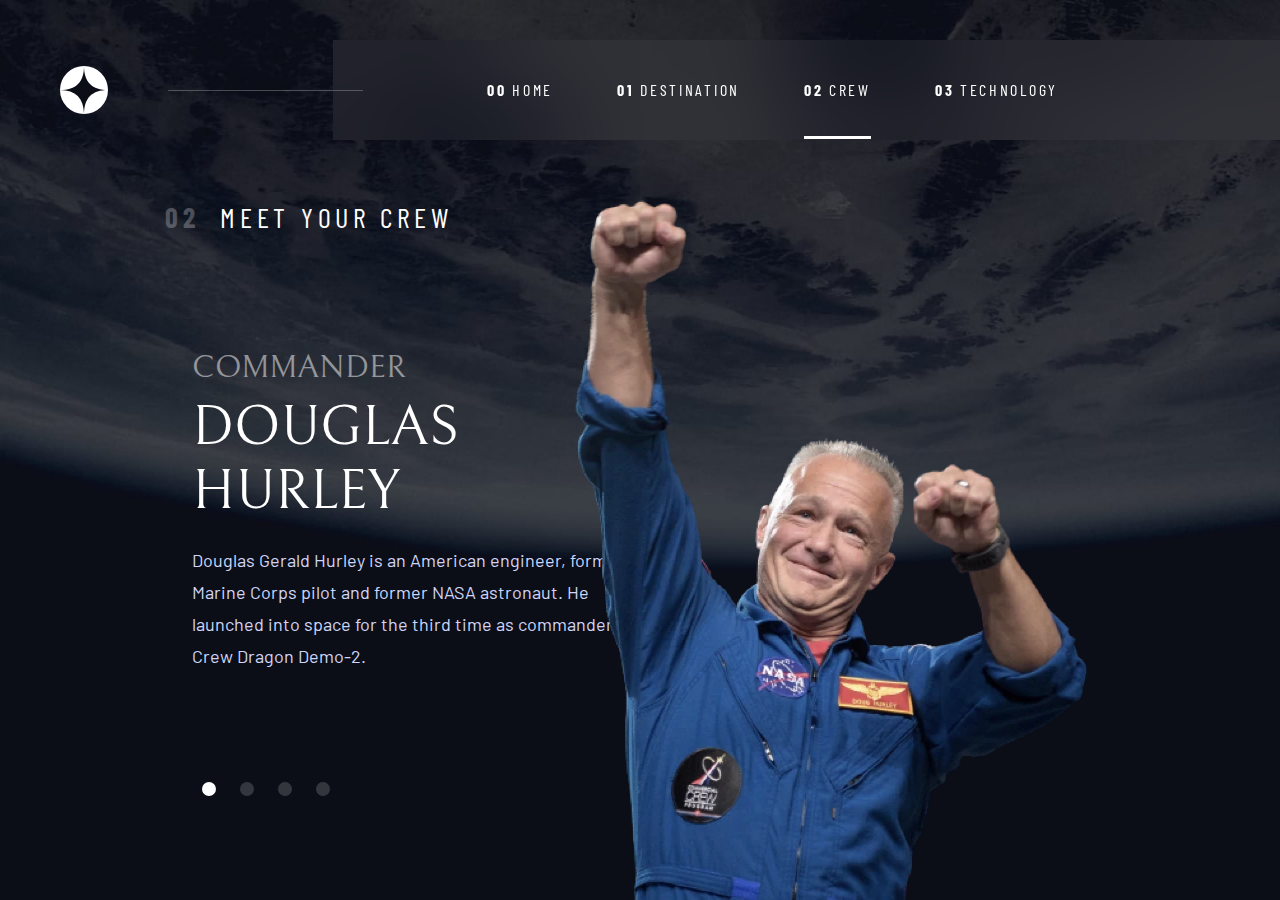
==== commit 6a668922: "created mobile version" ====
--- a/crew-commander.html
+++ b/crew-commander.html
@@ -26,26 +26,27 @@
 <p class="page-prompt">
     <span class="page-prompt-num">02</span> Meet your crew
 </p>
-<div class="container-text-crew">
-    <p class="crew-role">
-        Commander
-    </p>
-    <p class="crew-name">
-        Douglas Hurley
-    </p>
-    <div class="crew-text">
+<hr class="mobile-hr">
+<div class="container-text-nav-crew">
+    <div class="container-text-crew">
+        <p class="crew-role">
+            Commander
+        </p>
+        <p class="crew-name">
+            Douglas Hurley
+        </p>
         <p class="body-text">
             Douglas Gerald Hurley is an American engineer, former Marine Corps pilot
             and former NASA astronaut. He launched into space for the third time as
             commander of Crew Dragon Demo-2.
         </p>
-        <nav class="crew-nav-bar">
-            <a class="crew-nav current-crew" href="./crew-commander.html"></a>
-            <a class="crew-nav" href="./crew-specialist.html"></a>
-            <a class="crew-nav" href="./crew-pilot.html"></a>
-            <a class="crew-nav" href="./crew-engineer.html"></a>
-        </nav>
     </div>
+    <nav class="crew-nav-bar">
+        <a class="crew-nav current-crew" href="./crew-commander.html"></a>
+        <a class="crew-nav" href="./crew-specialist.html"></a>
+        <a class="crew-nav" href="./crew-pilot.html"></a>
+        <a class="crew-nav" href="./crew-engineer.html"></a>
+    </nav>
 </div>
 <picture class="crew-image">
     <source srcset="./assets/crew/image-douglas-hurley.webp" type="image/webp">
--- a/css/styles.css
+++ b/css/styles.css
@@ -1,4 +1,3 @@
-@media screen and (min-width: 1500px){
     /*---------- All Pages ----------*/
     body {
         margin: 0;
@@ -44,11 +43,40 @@
         display: inline-block;
     }
 
+    .menu {
+        display: none;
+        position: absolute;
+        top: 0;
+        right: 0;
+        bottom: 0;
+        left: auto;
+        padding: 80px 10% 40px 0;
+        background-color: rgba(255, 255, 255, 0.04);
+        backdrop-filter: blur(40px);
+
+    }
+
+    .menu-icon {
+        display: none;
+        position: absolute;
+        top: 26px;
+        right: 25px;
+        width: 24px;
+    }
+
+    .close-icon {
+        display: none;
+        position: absolute;
+        top: 24px;
+        right: 25px;
+        width: 24px;
+    }
+
     .header-nav-button {
         font-family: "Barlow Condensed", sans-serif;
         font-size: 16px;
         letter-spacing: 2.7px;
-        color: white;
+        color: #ffffff;
         text-decoration: none;
         margin: 30px;
         padding: 37px 0;
@@ -166,7 +194,6 @@
         position: absolute;
         bottom: 15%;
         right: 15%;
-        padding: 0;
     }
 
     .container-text-dest {
@@ -191,7 +218,7 @@
 
     .current-dest {
         color: #ffffff;
-        border-bottom: 3px solid white;
+        border-bottom: 3px solid #ffffff;
     }
 
     .title-dest {
@@ -217,7 +244,7 @@
     .stat-text {
         font-family: "Barlow Condensed", sans-serif;
         font-size: 14px;
-        line-height: 17px;
+        line-height: 0;
         letter-spacing: 2.36px;
         color: #D0D6F9;
         text-transform: uppercase;
@@ -236,11 +263,21 @@
         background-image: url("../assets/crew/background-crew-desktop.jpg");
     }
 
-    .container-text-crew {
+    .mobile-hr {
+        display: none;
+        width: 330px;
+        border: 0;
+        border-top: 1px solid #ffffff;
+        opacity: 25%;
+        position: absolute;
+        right: 0;
+        left: 0;
+    }
+
+    .container-text-nav-crew {
         position: absolute;
         bottom: 10%;
         left: 15%;
-        padding: 0;
     }
 
     .crew-image {
@@ -269,7 +306,7 @@
         color: #ffffff;
     }
 
-    .crew-text {
+    .container-text-crew {
         width: 450px;
     }
 
@@ -307,14 +344,13 @@
         position: absolute;
         bottom: 25%;
         left: 10%;
-        padding: 0;
     }
 
     .tech-image {
         display: inline-flex;
         position: absolute;
         bottom: 15%;
-        right: 15%;
+        right: 10%;
     }
 
     .tech-nav-bar {
@@ -335,7 +371,6 @@
         border: 1px solid rgba(255, 255, 255, 25%);
         border-radius: 50%;
         width: 80px;
-        height: 80px;
         margin: 20px;
         text-align: center;
 
@@ -352,7 +387,7 @@
 
     .text-container {
         display: inline-block;
-        margin: 10px 0;
+        margin: 0;
         padding: 0;
         height: 320px;
         overflow: hidden;
@@ -362,7 +397,6 @@
         font-family: "Barlow Condensed", sans-serif;
         font-size: 16px;
         margin: 0 0 10px 0;
-        line-height: 37px;
         text-transform: uppercase;
         letter-spacing: 2.7px;
         color: #D0D6F9;
@@ -380,23 +414,23 @@
     .tech-text {
         width: 450px;
     }
+
+@media screen and (max-width: 1500px) {
+    /*---------- Tech Page ----------*/
+    .container-text-nav-tech {
+        position: absolute;
+        bottom: 25%;
+        left: 5%;
+    }
+
+    .tech-image {
+        right: 0;
+    }
 }
-
-@media screen and (min-width: 650px) and (max-width: 1500px){
+@media screen and (max-width: 1200px){
     /*---------- All Pages ----------*/
-    body {
-        margin: 0;
-        background-color: #0B0D17;
-        background-size: cover;
-        background-repeat: no-repeat;
-        color: #ffffff;
-
-    }
-
     header {
         margin-top: 0;
-        display: flex;
-        justify-content: space-between;
     }
 
     .logo {
@@ -409,9 +443,6 @@
 
     .header-nav-row {
         padding: 40px 30px;
-        background-color: rgba(255, 255, 255, 0.04);
-        backdrop-filter: blur(40px);
-        display: inline-block;
     }
 
     .header-nav-hr {
@@ -419,15 +450,7 @@
     }
 
     .header-nav-button {
-        font-family: "Barlow Condensed", sans-serif;
-        font-size: 16px;
-        letter-spacing: 2.7px;
-        color: white;
-        text-decoration: none;
         margin: 20px;
-        padding: 37px 0;
-        text-transform: uppercase;
-
     }
 
     .header-nav-button:hover {
@@ -443,12 +466,8 @@
     }
 
     .body-text {
-        font-family: "Barlow", sans-serif;
         font-size: 16px;
         line-height: 28px;
-        color: #D0D6F9;
-        margin: 0;
-        padding: 0;
     }
 
     /*---------- Home Page ----------*/
@@ -457,24 +476,17 @@
     }
 
     .container-text-home {
+        position: static;
         margin: 12% auto 0 auto;
         text-align: center;
         width: 100%;
     }
 
     .prompt-home {
-        font-family: "Barlow Condensed", sans-serif;
         font-size: 20px;
         letter-spacing: 3.375px;
-        color: #D0D6F9;
-        text-transform: uppercase;
-    }
-
-    .title-home {
-        font-family: "Bellefair", sans-serif;
-        font-size: 150px;
-        margin: 20px 0;
-        line-height: 172px
+        right: 0;
+        left: 0;
     }
 
     .home-text {
@@ -485,44 +497,22 @@
     .explore-container {
         display: flex;
         justify-content: center;
-        margin-top: 10%
+        margin-top: 10%;
+        position: static;
     }
 
     .explore-btn {
-        font-family: "Bellefair", sans-serif;
-        font-size: 32px;
-        letter-spacing: 2px;
-        text-transform: uppercase;
-        text-decoration: none;
-        background-color: #ffffff;
-        color: #000000;
-        background-clip: padding-box;
-        border-radius: 50%;
         width: 242px;
         line-height: 242px;
-        text-align: center;
-        border: 88px solid rgba(255, 255, 255, 0);
-    }
-
-    .explore-btn:hover {
-        border-color: rgba(255, 255, 255, 0.1);
+        border: 50px solid rgba(255, 255, 255, 0);
     }
 
     /*---------- All pages, except home ----------*/
     .page-prompt {
         margin: 60px 40px;
-        font-family: "Barlow Condensed", sans-serif;
         font-size: 20px;
         line-height: 24px;
         letter-spacing: 3.375px;
-        color: #ffffff;
-        text-transform: uppercase;
-    }
-
-    .page-prompt-num {
-        font-weight: bold;
-        margin-right: 10px;
-        opacity: 25%
     }
 
     /*---------- Destination Page ----------*/
@@ -532,11 +522,13 @@
 
     .dest-image {
         display: flex;
+        position: static;
         margin: auto;
         width: 300px;
     }
 
     .container-text-dest {
+        position: static;
         margin: 5% auto 0 auto;
         text-align: center;
         width: 100%;
@@ -546,62 +538,10 @@
         width: 550px;
     }
 
-    .dest-nav {
-        font-family: "Barlow Condensed", sans-serif;
-        font-size: 16px;
-        letter-spacing: 2.7px;
-        color: #D0D6F9;
-        text-decoration: none;
-        margin: 15px;
-        padding: 10px 0;
-        text-transform: uppercase;
-
-    }
-
-    .dest-nav:hover {
-        border-bottom: 3px solid rgba(255, 255, 255, .5)
-    }
-
-    .current-dest {
-        color: #ffffff;
-        border-bottom: 3px solid white;
-    }
-
     .title-dest {
-        font-family: "Bellefair", sans-serif;
         font-size: 80px;
         margin: 40px 0 10px 0;
         line-height: 92px;
-        text-transform: uppercase;
-        color: #ffffff;
-    }
-
-    .stats-hr {
-        border: 0;
-        border-top: 1px solid #D0D6F9;
-        opacity: 20%;
-    }
-
-    .stats {
-        display: inline-block;
-        width: 220px;
-    }
-
-    .stat-text {
-        font-family: "Barlow Condensed", sans-serif;
-        font-size: 14px;
-        line-height: 17px;
-        letter-spacing: 2.36px;
-        color: #D0D6F9;
-        text-transform: uppercase;
-    }
-
-    .stat-value {
-        font-family: "Bellefair", sans-serif;
-        font-size: 28px;
-        line-height: 32px;
-        text-transform: uppercase;
-        color: #ffffff;
     }
 
     /*---------- Crew Page ----------*/
@@ -609,7 +549,8 @@
         background-image: url("../assets/crew/background-crew-tablet.jpg");
     }
 
-    .container-text-crew {
+    .container-text-nav-crew {
+        position: static;
         margin: 5% auto 0 auto;
         text-align: center;
         width: 100%;
@@ -617,35 +558,26 @@
 
     .crew-image {
         display: inline-block;
-        position: absolute;
-        bottom: 0;
         right: 0;
         left: 0;
         align-items: center;
         margin: auto;
-        height: 500px;
+        height: 450px;
     }
 
     .crew-role {
-        font-family: "Bellefair", sans-serif;
         font-size: 24px;
         margin: 0 0 10px 0;
         line-height: 28px;
-        text-transform: uppercase;
-        opacity: 50%;
-        color: #ffffff;
     }
 
     .crew-name {
-        font-family: "Bellefair", sans-serif;
         font-size: 40px;
         margin: 0 0 20px 0;
         line-height: 46px;
-        text-transform: uppercase;
-        color: #ffffff;
-    }
-
-    .crew-text {
+    }
+
+    .container-text-crew {
         width: 460px;
         margin: auto;
     }
@@ -655,14 +587,7 @@
     }
 
     .crew-nav {
-        display: inline-block;
         border: 5px solid rgba(255, 255, 255, 17%);
-        border-radius: 50%;
-        margin: 10px;
-    }
-
-    .crew-nav:hover {
-        border-color: rgba(255, 255, 255, 50%);
     }
 
     .current-crew {
@@ -674,142 +599,84 @@
         background-image: url("../assets/technology/background-technology-tablet.jpg");
     }
 
-    .container-tech {
-        margin: 100px 165px auto 165px;
-        display: flex;
-        justify-content: space-between;
-    }
-
     .container-text-nav-tech {
+        position: static;
         margin: 5% auto 0 auto;
         text-align: center;
         width: 100%;
     }
 
     .tech-image {
+        position: static;
         display: flex;
         width: 100%;
     }
 
     .tech-nav-bar {
         width: auto;
+        height: auto;
         display: block;
         line-height: 80px;
-        overflow: hidden;
         margin: auto;
     }
 
     .tech-nav {
-        font-family: "Bellefair", sans-serif;
         font-size: 24px;
-        color: #ffffff;
-        text-decoration: none;
-        border: 1px solid rgba(255, 255, 255, 25%);
-        border-radius: 50%;
         width: 60px;
         line-height: 60px;
-        margin: 20px;
-        text-align: center;
         display: inline-flex;
         justify-content: center;
 
     }
 
-    .tech-nav:hover {
-        border-color: rgba(255, 255, 255, 100%)
-    }
-
-    .current-tech {
-        background-color: #ffffff;
-        color: #000000;
-    }
-
-    .text-container {
-        display: inline-block;
-        margin: 10px 0;
-        padding: 0;
-        height: 320px;
-        overflow: hidden;
-    }
-
-    .tech-term {
-        font-family: "Barlow Condensed", sans-serif;
-        font-size: 16px;
-        margin: 0 0 10px 0;
-        text-transform: uppercase;
-        letter-spacing: 2.7px;
-        color: #D0D6F9;
-    }
-
     .tech-name {
-        font-family: "Bellefair", sans-serif;
         font-size: 40px;
-        margin: 0 0 20px 0;
-        text-transform: uppercase;
-        color: #ffffff;
+        margin: 0;
     }
 
     .tech-text {
         width: 450px;
     }
 }
-
-@media screen and (max-width: 650px) {
+@media screen and (max-width: 650px){
     /*---------- All Pages ----------*/
-    body {
-        margin: 0;
-        background-color: #0B0D17;
-        background-size: cover;
-        background-repeat: no-repeat;
-        color: #ffffff;
-
-    }
-
-    header {
-        margin-top: 40px;
-        display: flex;
-        justify-content: space-between;
+    header{
+        margin-top: 0;
     }
 
     .logo {
-        margin: auto 60px;
+        width: 40px;
+        margin: 20px 20px;
     }
 
     .header-hr {
-        border: 0;
-        border-top: 1px solid #ffffff;
-        flex-grow: 1;
-        opacity: 25%;
-        margin: auto 0 auto auto;
+        display: none;
     }
 
     .header-nav-row {
-        padding: 40px 15% 40px 0;
-        background-color: rgba(255, 255, 255, 0.04);
-        backdrop-filter: blur(40px);
-        display: inline-block;
+        display: none;
     }
 
     .header-nav-hr {
-        margin: auto 90px auto 0;
-        border: 0;
-        border-top: 1px solid #ffffff;
-        opacity: 25%;
-        width: 30px;
-        height: 5px;
-        display: inline-block;
+        display: none;
+    }
+
+    .menu {
+        display: none;
+    }
+
+    .menu-icon {
+        display: block;
+    }
+
+    .close-icon {
+        display: block;
     }
 
     .header-nav-button {
-        font-family: "Barlow Condensed", sans-serif;
-        font-size: 16px;
-        letter-spacing: 2.7px;
-        color: white;
-        text-decoration: none;
-        margin: 30px;
-        padding: 37px 0;
-        text-transform: uppercase;
-
+        display: block;
+        margin: 30px 40px;
+        padding: 5px 0;
     }
 
     .header-nav-button:hover {
@@ -817,317 +684,155 @@
     }
 
     .current-page {
-        border-bottom: 3px solid white;
+        border-bottom: 1px solid white;
     }
 
     .nav-num {
-        font-weight: bold;
+        display: inline;
+    }
+
+    .body-text {
+        font-size: 15px;
+        line-height: 25px;
     }
 
     /*---------- Home Page ----------*/
     .body-home {
-        background-image: url("../assets/home/background-home-desktop.jpg");
-    }
-
-    .container-text-home {
-        position: absolute;
-        bottom: 15%;
-        left: 15%;
-        padding: 0;
-    }
-
-    .prompt-home {
-        font-family: "Barlow Condensed", sans-serif;
-        font-size: 28px;
-        letter-spacing: 4.75px;
-        color: #D0D6F9;
-        text-transform: uppercase;
+        background-image: url("../assets/home/background-home-mobile.jpg");
     }
 
     .title-home {
-        font-family: "Bellefair", sans-serif;
-        font-size: 150px;
-        margin: 20px 0;
-        line-height: 172px
-    }
-
-    .body-text {
-        font-family: "Barlow", sans-serif;
-        font-size: 18px;
-        line-height: 32px;
-        color: #D0D6F9;
-    }
-
-    .explore-container {
-        display: inline-flex;
-        position: absolute;
-        bottom: 15%;
-        right: 15%;
+        font-size: 88px;
+        line-height: 100px;
+    }
+
+    .home-text {
+        width: 330px;
     }
 
     .explore-btn {
-        font-family: "Bellefair", sans-serif;
-        font-size: 32px;
-        letter-spacing: 2px;
-        text-transform: uppercase;
-        text-decoration: none;
-        background-color: #ffffff;
-        color: #000000;
-        background-clip: padding-box;
-        border-radius: 50%;
-        width: 274px;
-        line-height: 274px;
-        text-align: center;
-        border: 88px solid rgba(255, 255, 255, 0);
-    }
-
-    .explore-btn:hover {
-        border-color: rgba(255, 255, 255, 0.1);
-    }
+        font-size: 20px;
+        width: 150px;
+        line-height: 150px;
+    }
+
+
 
     /*---------- All pages, except home ----------*/
     .page-prompt {
-        margin: 60px 165px;
-        font-family: "Barlow Condensed", sans-serif;
-        font-size: 28px;
-        line-height: 34px;
-        letter-spacing: 4.725px;
-        color: #ffffff;
-    }
-
-    .page-prompt-num {
-        font-weight: bold;
-        opacity: 25%
+        text-align: center;
+        font-size: 16px;
+        margin: 0 0 20px 0;
     }
 
     /*---------- Destination Page ----------*/
     .body-destination {
-        background-image: url("../assets/destination/background-destination-desktop.jpg");
+        background-image: url("../assets/destination/background-destination-mobile.jpg");
     }
 
     .dest-image {
-        display: inline-flex;
-        position: absolute;
-        bottom: 15%;
-        left: 15%;
+        width: 180px;
+    }
+
+    .dest-nav-bar {
+        margin-top: 20px;
+    }
+
+    .dest-nav {
+        margin: 10px ;
+    }
+
+    .title-dest {
+        font-size: 56px;
+        margin: 40px 0 0 0;
+        line-height: 30px;
     }
 
     .container-text-dest {
-        position: absolute;
-        bottom: 15%;
-        right: 15%;
-        padding: 0;
-    }
-
-    .container-text-dest {
-        width: 450px;
-    }
-
-    .dest-nav {
-        font-family: "Barlow Condensed", sans-serif;
-        font-size: 16px;
-        letter-spacing: 2.7px;
-        color: #D0D6F9;
-        text-decoration: none;
-        margin: 15px;
-        padding: 10px 0;
-        text-transform: uppercase;
-
-    }
-
-    .dest-nav:hover {
-        border-bottom: 3px solid rgba(255, 255, 255, .5)
-    }
-
-    .current-dest {
-        color: #ffffff;
-        border-bottom: 3px solid white;
-    }
-
-    .title-dest {
-        font-family: "Bellefair", sans-serif;
-        font-size: 100px;
-        margin: 40px 0 20px 0;
-        line-height: 115px;
-        text-transform: uppercase;
-        color: #ffffff;
+        width: 327px;
+        margin: 0 auto 0 auto;
     }
 
     .stats-hr {
-        border: 0;
-        border-top: 1px solid #D0D6F9;
-        opacity: 20%;
-    }
-
-    .stats {
-        display: inline-block;
-        width: 220px;
-    }
-
-    .stat-text {
-        font-family: "Barlow Condensed", sans-serif;
-        font-size: 14px;
-        line-height: 17px;
-        letter-spacing: 2.36px;
-        color: #D0D6F9;
-        text-transform: uppercase;
-    }
-
-    .stat-value {
-        font-family: "Bellefair", sans-serif;
-        font-size: 28px;
-        line-height: 32px;
-        text-transform: uppercase;
-        color: #ffffff;
-    }
+        margin: 25px 0 25px 0;
+    }
+
 
     /*---------- Crew Page ----------*/
     .body-crew {
-        background-image: url("../assets/crew/background-crew-desktop.jpg");
+        background-image: url("../assets/crew/background-crew-mobile.jpg");
+    }
+
+    .crew-image {
+        bottom: auto;
+        top: 60px;
+        height: 240px;
+    }
+
+    .mobile-hr {
+        display: block;
+        top: 352px
+    }
+
+    .crew-nav-bar {
+        position: absolute;
+        top: 350px;
+        right: 0;
+        left: 0;
     }
 
     .container-text-crew {
         position: absolute;
-        bottom: 10%;
-        left: 15%;
-        padding: 0;
-    }
-
-    .crew-image-container {
-        display: inline-flex;
-        position: absolute;
-        bottom: 0;
-        right: 15%;
+        right: 0;
+        left: 0;
+        top: 430px
     }
 
     .crew-role {
-        font-family: "Bellefair", sans-serif;
-        font-size: 32px;
-        margin: 100px 0 10px 0;
-        line-height: 37px;
-        text-transform: uppercase;
-        opacity: 50%;
-        color: #ffffff;
-    }
-
+        font-size: 16px;
+        line-height: 16px;
+    }
     .crew-name {
-        font-family: "Bellefair", sans-serif;
-        font-size: 56px;
-        margin: 0 0 20px 0;
-        line-height: 64px;
-        text-transform: uppercase;
-        color: #ffffff;
-    }
-
-    .crew-text {
-        width: 450px;
-    }
-
-    .crew-nav-bar {
-        margin-top: 100px;
-    }
-
-    .crew-nav {
-        display: inline-block;
-        border: 7.5px solid rgba(255, 255, 255, 17%);
-        border-radius: 50%;
-        margin: 10px;
-    }
-
-    .crew-nav:hover {
-        border-color: rgba(255, 255, 255, 50%);
-    }
-
-    .current-crew {
-        border-color: #ffffff;
+        font-size: 24px;
+        line-height: 24px;
+    }
+
+    .container-text-crew {
+        width: 330px;
+        margin: 0 auto 0 auto;
     }
 
     /*---------- Tech Page ----------*/
     .body-tech {
-        background-image: url("../assets/technology/background-technology-desktop.jpg");
-    }
-
-    .container-tech {
-        margin: 100px 165px auto 165px;
-        display: flex;
-        justify-content: space-between;
-    }
-
-    .container-text-nav-tech {
-        position: absolute;
-        bottom: 25%;
-        left: 10%;
-        padding: 0;
+        background-image: url("../assets/technology/background-technology-mobile.jpg");
     }
 
     .tech-image {
-        display: inline-flex;
-        position: absolute;
-        bottom: 15%;
-        right: 15%;
-    }
-
-    .tech-nav-bar {
-        width: 180px;
-        height: 350px;
-        display: inline-block;
-        line-height: 80px;
-        overflow: hidden;
+        margin-top: 10px;
     }
 
     .tech-nav {
-        font-family: "Bellefair", sans-serif;
-        font-size: 32px;
-        line-height: 80px;
-        color: #ffffff;
-        text-decoration: none;
-        display: inline-block;
-        border: 1px solid rgba(255, 255, 255, 25%);
-        border-radius: 50%;
-        width: 80px;
-        height: 80px;
-        margin: 20px;
-        text-align: center;
-
-    }
-
-    .tech-nav:hover {
-        border-color: rgba(255, 255, 255, 100%)
-    }
-
-    .current-tech {
-        background-color: #ffffff;
-        color: #000000;
-    }
-
-    .text-container {
-        display: inline-block;
-        margin: 10px 0;
-        padding: 0;
-        height: 320px;
-        overflow: hidden;
-    }
-
+        font-size: 16px;
+        width: 40px;
+        line-height: 40px;
+        margin: 10px;
+    }
     .tech-term {
-        font-family: "Barlow Condensed", sans-serif;
-        font-size: 16px;
-        margin: 0 0 10px 0;
-        line-height: 37px;
-        text-transform: uppercase;
-        letter-spacing: 2.7px;
-        color: #D0D6F9;
+        font-size: 14px;
+        letter-spacing: 2.3625px;
+        margin: 0;
     }
 
     .tech-name {
-        font-family: "Bellefair", sans-serif;
-        font-size: 56px;
-        margin: 0 0 20px 0;
-        line-height: 64px;
-        text-transform: uppercase;
-        color: #ffffff;
-    }
-
-    .body-text {
-        width: 450px;
-    }
+        font-size: 24px;
+        margin: 10px 0 15px 0;
+        line-height: 24px;
+    }
+
+    .tech-text {
+        width: 325px;
+    }
+
+
+
 }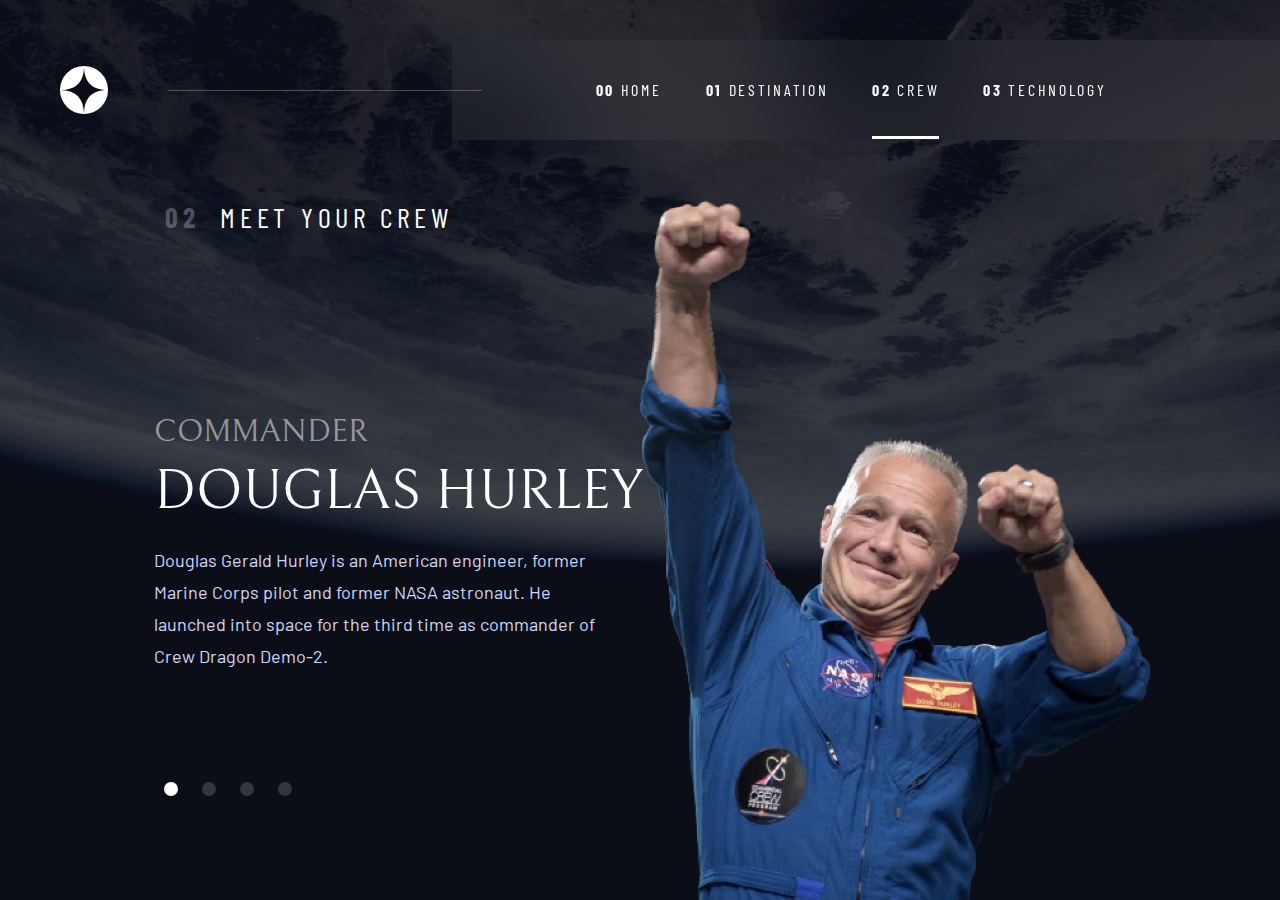
==== commit 847ca09e: "minor adjustments" ====
--- a/crew-commander.html
+++ b/crew-commander.html
@@ -35,7 +35,7 @@
         <p class="crew-name">
             Douglas Hurley
         </p>
-        <p class="body-text">
+        <p class="body-text crew-text">
             Douglas Gerald Hurley is an American engineer, former Marine Corps pilot
             and former NASA astronaut. He launched into space for the third time as
             commander of Crew Dragon Demo-2.
--- a/css/styles.css
+++ b/css/styles.css
@@ -27,7 +27,7 @@
     }
 
     .header-nav-row {
-        padding: 40px 15% 40px 0;
+        padding: 40px 12% 40px 0;
         background-color: rgba(255, 255, 255, 0.04);
         backdrop-filter: blur(40px);
         display: inline-block;
@@ -78,7 +78,7 @@
         letter-spacing: 2.7px;
         color: #ffffff;
         text-decoration: none;
-        margin: 30px;
+        margin: 20px;
         padding: 37px 0;
         text-transform: uppercase;
 
@@ -110,8 +110,8 @@
 
     .container-text-home {
         position: absolute;
-        bottom: 15%;
-        left: 15%;
+        bottom: 12%;
+        left: 12%;
         padding: 0;
     }
 
@@ -137,8 +137,8 @@
     .explore-container {
         display: inline-flex;
         position: absolute;
-        bottom: 15%;
-        right: 15%;
+        bottom: 5%;
+        right: 5%;
     }
 
     .explore-btn {
@@ -186,17 +186,14 @@
     .dest-image {
         display: inline-flex;
         position: absolute;
-        bottom: 15%;
-        left: 15%;
+        bottom: 12%;
+        left: 16%;
     }
 
     .container-text-dest {
         position: absolute;
-        bottom: 15%;
-        right: 15%;
-    }
-
-    .container-text-dest {
+        bottom: 12%;
+        right: 12%;
         width: 450px;
     }
 
@@ -234,6 +231,7 @@
         border: 0;
         border-top: 1px solid #D0D6F9;
         opacity: 20%;
+        margin: 50px 0 20px 0;
     }
 
     .stats {
@@ -244,10 +242,11 @@
     .stat-text {
         font-family: "Barlow Condensed", sans-serif;
         font-size: 14px;
-        line-height: 0;
+        line-height: 14px;
         letter-spacing: 2.36px;
         color: #D0D6F9;
         text-transform: uppercase;
+
     }
 
     .stat-value {
@@ -256,6 +255,7 @@
         line-height: 32px;
         text-transform: uppercase;
         color: #ffffff;
+        margin: 0;
     }
 
     /*---------- Crew Page ----------*/
@@ -277,14 +277,14 @@
     .container-text-nav-crew {
         position: absolute;
         bottom: 10%;
-        left: 15%;
+        left: 12%;
     }
 
     .crew-image {
         display: inline-flex;
         position: absolute;
         bottom: 0;
-        right: 15%;
+        right: 10%;
     }
 
     .crew-role {
@@ -306,7 +306,7 @@
         color: #ffffff;
     }
 
-    .container-text-crew {
+    .crew-text {
         width: 450px;
     }
 
@@ -385,7 +385,7 @@
         color: #000000;
     }
 
-    .text-container {
+    .container-text-tech {
         display: inline-block;
         margin: 0;
         padding: 0;
@@ -420,7 +420,7 @@
     .container-text-nav-tech {
         position: absolute;
         bottom: 25%;
-        left: 5%;
+        left: 10%;
     }
 
     .tech-image {
@@ -442,7 +442,7 @@
     }
 
     .header-nav-row {
-        padding: 40px 30px;
+        padding: 38px 40px;
     }
 
     .header-nav-hr {
@@ -450,7 +450,10 @@
     }
 
     .header-nav-button {
-        margin: 20px;
+        margin: 15px;
+        padding-bottom: 35px;
+        font-size: 14px;
+        letter-spacing: 2.3625px;
     }
 
     .header-nav-button:hover {
@@ -509,7 +512,7 @@
 
     /*---------- All pages, except home ----------*/
     .page-prompt {
-        margin: 60px 40px;
+        margin: 40px 40px 60px 40px;
         font-size: 20px;
         line-height: 24px;
         letter-spacing: 3.375px;
@@ -553,7 +556,38 @@
         position: static;
         margin: 5% auto 0 auto;
         text-align: center;
-        width: 100%;
+        height: 232px;
+    }
+
+    .crew-role {
+        font-size: 24px;
+        margin: 0 0 10px 0;
+        line-height: 28px;
+    }
+
+    .crew-name {
+        font-size: 40px;
+        margin: 0 0 15px 0;
+        line-height: 46px;
+    }
+
+    .crew-text {
+        margin: 0 auto;
+        word-wrap: break-word;
+        overflow: unset;
+        width: 590px;
+    }
+
+    .crew-nav-bar {
+        margin-top: 30px;
+    }
+
+    .crew-nav {
+        border: 5px solid rgba(255, 255, 255, 17%);
+    }
+
+    .current-crew {
+        border-color: #ffffff;
     }
 
     .crew-image {
@@ -562,36 +596,7 @@
         left: 0;
         align-items: center;
         margin: auto;
-        height: 450px;
-    }
-
-    .crew-role {
-        font-size: 24px;
-        margin: 0 0 10px 0;
-        line-height: 28px;
-    }
-
-    .crew-name {
-        font-size: 40px;
-        margin: 0 0 20px 0;
-        line-height: 46px;
-    }
-
-    .container-text-crew {
-        width: 460px;
-        margin: auto;
-    }
-
-    .crew-nav-bar {
-        margin-top: 30px;
-    }
-
-    .crew-nav {
-        border: 5px solid rgba(255, 255, 255, 17%);
-    }
-
-    .current-crew {
-        border-color: #ffffff;
+        height: 532px;
     }
 
     /*---------- Tech Page ----------*/
@@ -617,7 +622,7 @@
         height: auto;
         display: block;
         line-height: 80px;
-        margin: auto;
+        margin: 20px;
     }
 
     .tech-nav {
@@ -626,7 +631,12 @@
         line-height: 60px;
         display: inline-flex;
         justify-content: center;
-
+        margin: 10px;
+
+    }
+
+    .container-text-tech {
+        margin: 20px;
     }
 
     .tech-name {
@@ -635,7 +645,7 @@
     }
 
     .tech-text {
-        width: 450px;
+        width: 440px;
     }
 }
 @media screen and (max-width: 650px){
